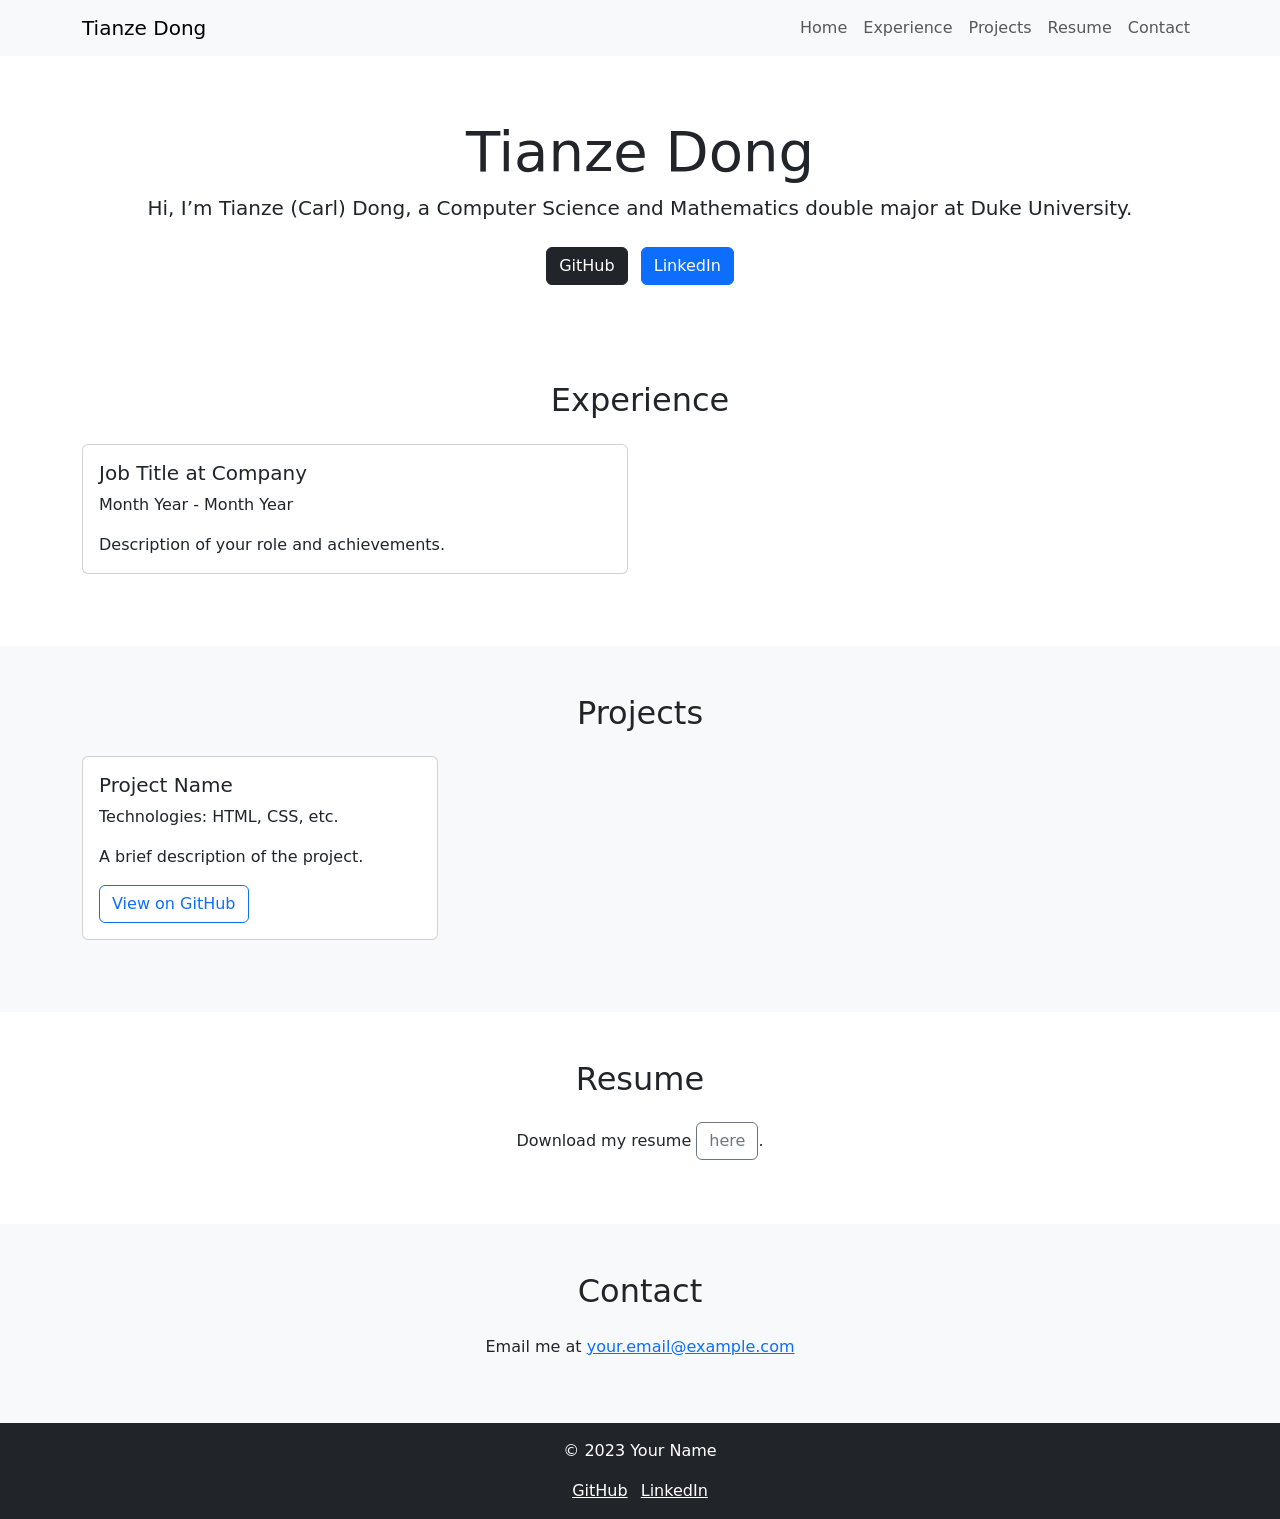
==== index.html @ 097c95aa "added name" ====
<!DOCTYPE html>
<html lang="en">
<head>
    <meta charset="UTF-8">
    <meta name="viewport" content="width=device-width, initial-scale=1.0">
    <title>Tianze Dong - Personal Website</title>
    <link href="https://cdn.jsdelivr.net/npm/bootstrap@5.3.0/dist/css/bootstrap.min.css" rel="stylesheet">
    <link rel="stylesheet" href="css/styles.css">
</head>
<body>
    <!-- Navigation Bar -->
    <nav class="navbar navbar-expand-lg navbar-light bg-light fixed-top">
        <div class="container">
            <a class="navbar-brand" href="#">Tianze Dong</a>
            <button class="navbar-toggler" type="button" data-bs-toggle="collapse" data-bs-target="#navbarNav">
                <span class="navbar-toggler-icon"></span>
            </button>
            <div class="collapse navbar-collapse" id="navbarNav">
                <ul class="navbar-nav ms-auto">
                    <li class="nav-item"><a class="nav-link" href="#home">Home</a></li>
                    <li class="nav-item"><a class="nav-link" href="#experience">Experience</a></li>
                    <li class="nav-item"><a class="nav-link" href="#projects">Projects</a></li>
                    <li class="nav-item"><a class="nav-link" href="#resume">Resume</a></li>
                    <li class="nav-item"><a class="nav-link" href="#contact">Contact</a></li>
                </ul>
            </div>
        </div>
    </nav>

    <!-- Home Section -->
    <section id="home" class="py-5 text-center">
        <div class="container">
            <h1 class="display-4">Tianze Dong</h1>
            <p class="lead">Hi, I’m Tianze (Carl) Dong, a Computer Science and Mathematics double major at Duke University.</p>
            <div class="mt-4">
                <a href="https://github.com/tianzedong" class="btn btn-dark me-2">GitHub</a>
                <a href="https://linkedin.com/in/tianze-dong/" class="btn btn-primary">LinkedIn</a>
            </div>
        </div>
    </section>

    <!-- Experience Section -->
    <section id="experience" class="py-5">
        <div class="container">
            <h2 class="text-center mb-4">Experience</h2>
            <div class="row">
                <div class="col-md-6">
                    <div class="card mb-4">
                        <div class="card-body">
                            <h5 class="card-title">Job Title at Company</h5>
                            <p class="card-text">Month Year - Month Year</p>
                            <p class="card-text">Description of your role and achievements.</p>
                        </div>
                    </div>
                </div>
                <!-- Add more experience cards here -->
            </div>
        </div>
    </section>

    <!-- Projects Section -->
    <section id="projects" class="py-5 bg-light">
        <div class="container">
            <h2 class="text-center mb-4">Projects</h2>
            <div class="row">
                <div class="col-md-4">
                    <div class="card mb-4">
                        <div class="card-body">
                            <h5 class="card-title">Project Name</h5>
                            <p class="card-text">Technologies: HTML, CSS, etc.</p>
                            <p class="card-text">A brief description of the project.</p>
                            <a href="https://github.com/yourusername/project" class="btn btn-outline-primary">View on GitHub</a>
                        </div>
                    </div>
                </div>
                <!-- Add more project cards here -->
            </div>
        </div>
    </section>

    <!-- Resume Section -->
    <section id="resume" class="py-5">
        <div class="container text-center">
            <h2 class="mb-4">Resume</h2>
            <p>Download my resume <a href="resume.pdf" class="btn btn-outline-secondary">here</a>.</p>
        </div>
    </section>

    <!-- Contact Section -->
    <section id="contact" class="py-5 bg-light">
        <div class="container text-center">
            <h2 class="mb-4">Contact</h2>
            <p>Email me at <a href="mailto:your.email@example.com">your.email@example.com</a></p>
        </div>
    </section>

    <!-- Footer -->
    <footer class="py-3 bg-dark text-white text-center">
        <p>© 2023 Your Name</p>
        <div>
            <a href="https://github.com/yourusername" class="text-white me-2">GitHub</a>
            <a href="https://linkedin.com/in/yourusername" class="text-white">LinkedIn</a>
        </div>
    </footer>

    <script src="https://cdn.jsdelivr.net/npm/bootstrap@5.3.0/dist/js/bootstrap.bundle.min.js"></script>
</body>
</html>
---- css/styles.css ----
body {
    padding-top: 70px; /* Space for fixed navbar */
}
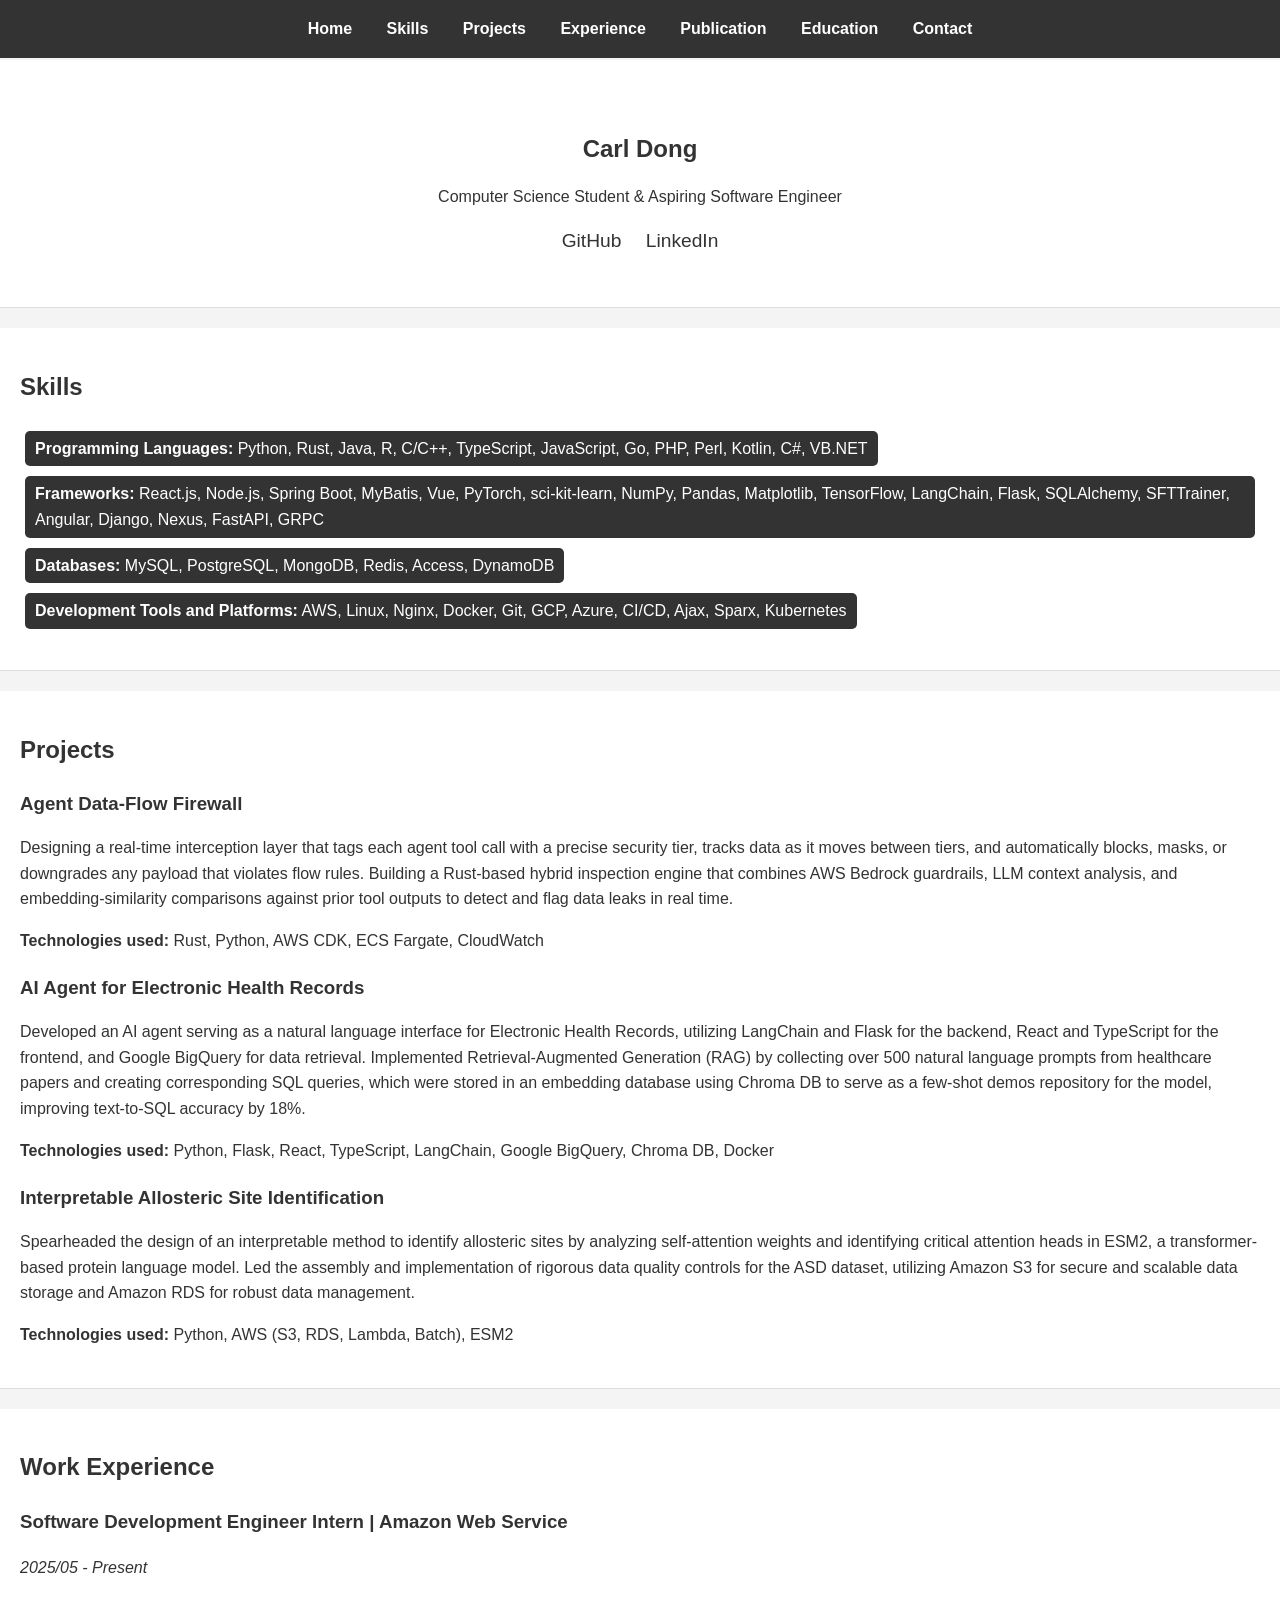
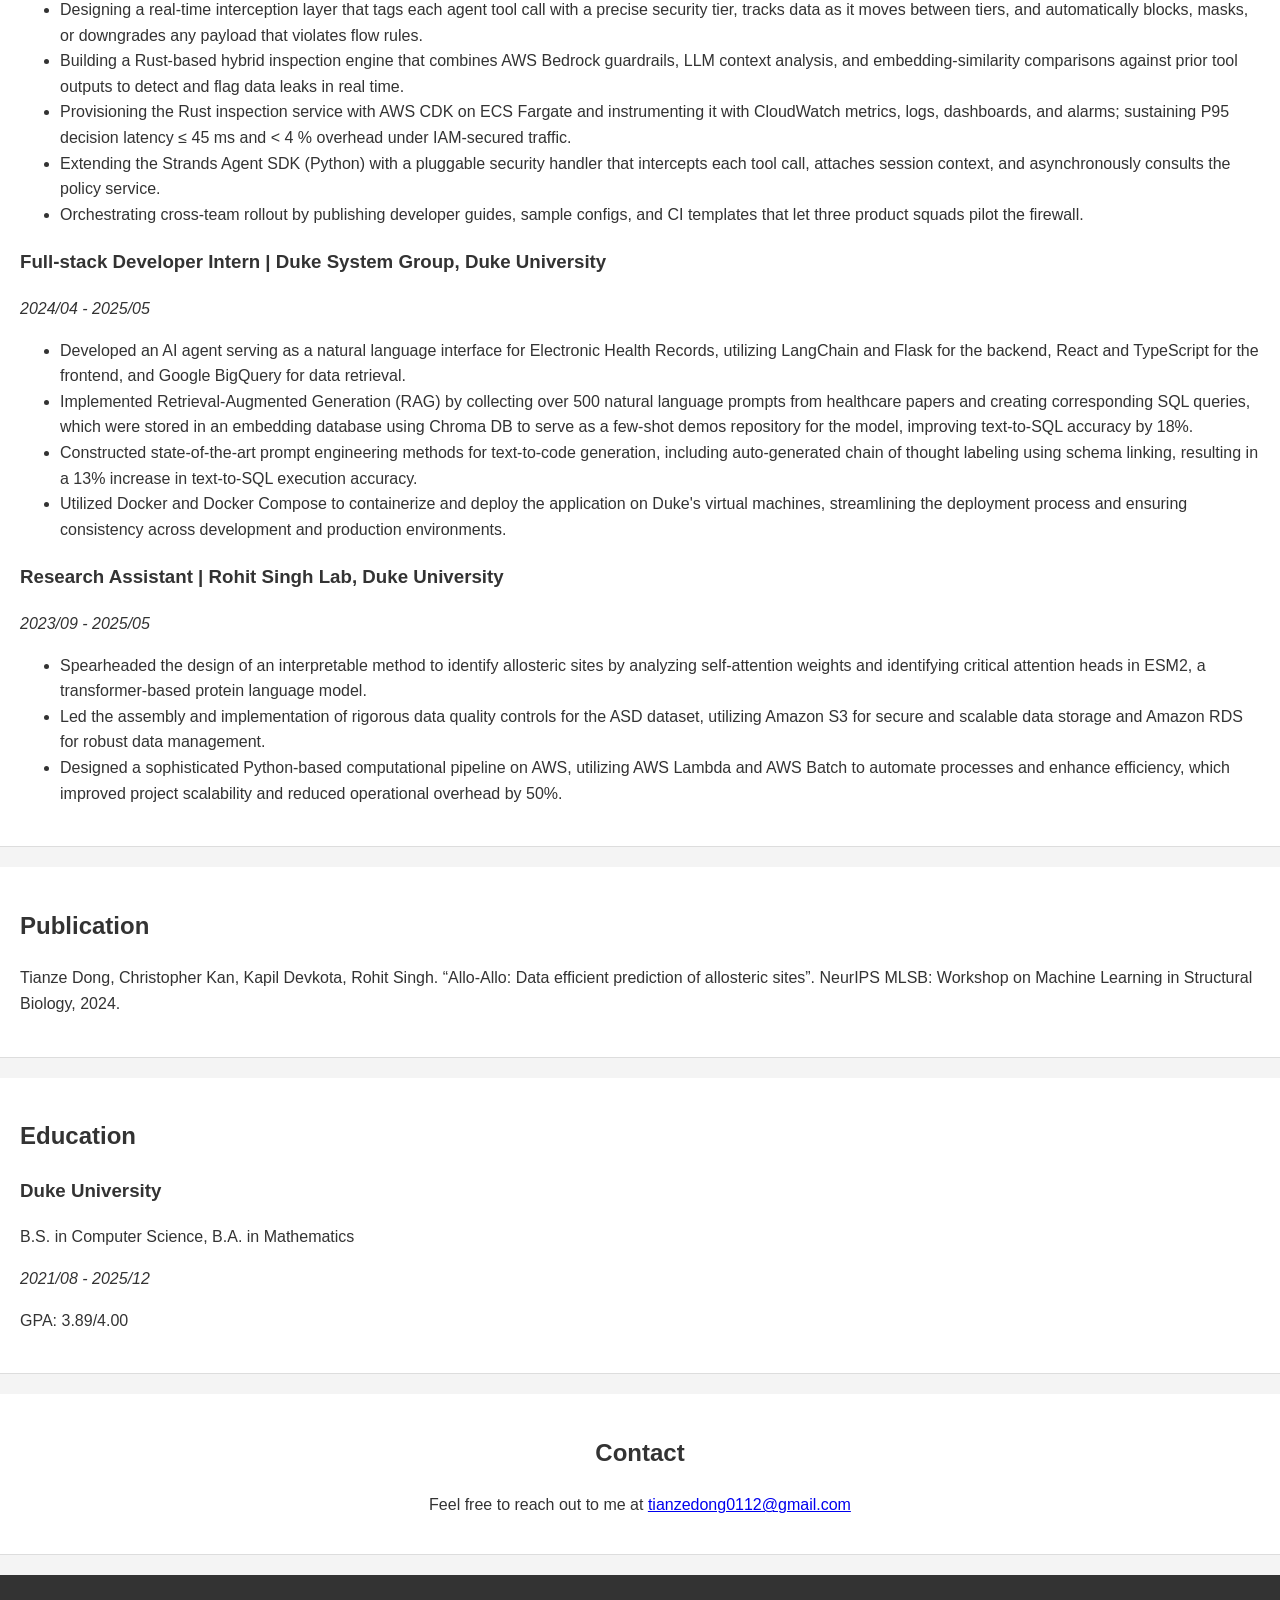
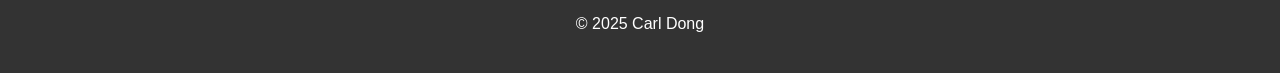
==== commit 8957d37a: "Initial commit: Add personal website files" ====
--- a/index.html
+++ b/index.html
@@ -3,106 +3,124 @@
 <head>
     <meta charset="UTF-8">
     <meta name="viewport" content="width=device-width, initial-scale=1.0">
-    <title>Tianze Dong - Personal Website</title>
-    <link href="https://cdn.jsdelivr.net/npm/bootstrap@5.3.0/dist/css/bootstrap.min.css" rel="stylesheet">
+    <title>Carl Dong - Software Engineer</title>
     <link rel="stylesheet" href="css/styles.css">
 </head>
 <body>
-    <!-- Navigation Bar -->
-    <nav class="navbar navbar-expand-lg navbar-light bg-light fixed-top">
-        <div class="container">
-            <a class="navbar-brand" href="#">Tianze Dong</a>
-            <button class="navbar-toggler" type="button" data-bs-toggle="collapse" data-bs-target="#navbarNav">
-                <span class="navbar-toggler-icon"></span>
-            </button>
-            <div class="collapse navbar-collapse" id="navbarNav">
-                <ul class="navbar-nav ms-auto">
-                    <li class="nav-item"><a class="nav-link" href="#home">Home</a></li>
-                    <li class="nav-item"><a class="nav-link" href="#experience">Experience</a></li>
-                    <li class="nav-item"><a class="nav-link" href="#projects">Projects</a></li>
-                    <li class="nav-item"><a class="nav-link" href="#resume">Resume</a></li>
-                    <li class="nav-item"><a class="nav-link" href="#contact">Contact</a></li>
+    <header>
+        <nav>
+            <ul>
+                <li><a href="#home">Home</a></li>
+                <li><a href="#skills">Skills</a></li>
+                <li><a href="#projects">Projects</a></li>
+                <li><a href="#experience">Experience</a></li>
+                <li><a href="#publication">Publication</a></li>
+                <li><a href="#education">Education</a></li>
+                <li><a href="#contact">Contact</a></li>
+            </ul>
+        </nav>
+    </header>
+
+    <main>
+        <section id="home">
+            <h1>Carl Dong</h1>
+            <p>Computer Science Student & Aspiring Software Engineer</p>
+            <div class="social-links">
+                <a href="https://github.com/tianzedong" target="_blank">GitHub</a>
+                <a href="https://www.linkedin.com/in/tianze-dong/" target="_blank">LinkedIn</a>
+            </div>
+        </section>
+
+        <section id="skills">
+            <h2>Skills</h2>
+            <ul>
+                <li><strong>Programming Languages:</strong> Python, Rust, Java, R, C/C++, TypeScript, JavaScript, Go, PHP, Perl, Kotlin, C#, VB.NET</li>
+                <li><strong>Frameworks:</strong> React.js, Node.js, Spring Boot, MyBatis, Vue, PyTorch, sci-kit-learn, NumPy, Pandas, Matplotlib, TensorFlow, LangChain, Flask, SQLAlchemy, SFTTrainer, Angular, Django, Nexus, FastAPI, GRPC</li>
+                <li><strong>Databases:</strong> MySQL, PostgreSQL, MongoDB, Redis, Access, DynamoDB</li>
+                <li><strong>Development Tools and Platforms:</strong> AWS, Linux, Nginx, Docker, Git, GCP, Azure, CI/CD, Ajax, Sparx, Kubernetes</li>
+            </ul>
+        </section>
+
+        <section id="projects">
+            <h2>Projects</h2>
+            <div class="project">
+                <h3>Agent Data-Flow Firewall</h3>
+                <p>Designing a real-time interception layer that tags each agent tool call with a precise security tier, tracks data as it moves between tiers, and automatically blocks, masks, or downgrades any payload that violates flow rules. Building a Rust-based hybrid inspection engine that combines AWS Bedrock guardrails, LLM context analysis, and embedding-similarity comparisons against prior tool outputs to detect and flag data leaks in real time.</p>
+                <p><strong>Technologies used:</strong> Rust, Python, AWS CDK, ECS Fargate, CloudWatch</p>
+            </div>
+            <div class="project">
+                <h3>AI Agent for Electronic Health Records</h3>
+                <p>Developed an AI agent serving as a natural language interface for Electronic Health Records, utilizing LangChain and Flask for the backend, React and TypeScript for the frontend, and Google BigQuery for data retrieval. Implemented Retrieval-Augmented Generation (RAG) by collecting over 500 natural language prompts from healthcare papers and creating corresponding SQL queries, which were stored in an embedding database using Chroma DB to serve as a few-shot demos repository for the model, improving text-to-SQL accuracy by 18%.</p>
+                <p><strong>Technologies used:</strong> Python, Flask, React, TypeScript, LangChain, Google BigQuery, Chroma DB, Docker</p>
+            </div>
+            <div class="project">
+                <h3>Interpretable Allosteric Site Identification</h3>
+                <p>Spearheaded the design of an interpretable method to identify allosteric sites by analyzing self-attention weights and identifying critical attention heads in ESM2, a transformer-based protein language model. Led the assembly and implementation of rigorous data quality controls for the ASD dataset, utilizing Amazon S3 for secure and scalable data storage and Amazon RDS for robust data management.</p>
+                <p><strong>Technologies used:</strong> Python, AWS (S3, RDS, Lambda, Batch), ESM2</p>
+            </div>
+        </section>
+
+        <section id="experience">
+            <h2>Work Experience</h2>
+            <div class="job">
+                <h3>Software Development Engineer Intern | Amazon Web Service</h3>
+                <p><em>2025/05 - Present</em></p>
+                <ul>
+                    <li>Designing a real-time interception layer that tags each agent tool call with a precise security tier, tracks data as it moves between tiers, and automatically blocks, masks, or downgrades any payload that violates flow rules.</li>
+                    <li>Building a Rust-based hybrid inspection engine that combines AWS Bedrock guardrails, LLM context analysis, and embedding-similarity comparisons against prior tool outputs to detect and flag data leaks in real time.</li>
+                    <li>Provisioning the Rust inspection service with AWS CDK on ECS Fargate and instrumenting it with CloudWatch metrics, logs, dashboards, and alarms; sustaining P95 decision latency ≤ 45 ms and < 4 % overhead under IAM-secured traffic.</li>
+                    <li>Extending the Strands Agent SDK (Python) with a pluggable security handler that intercepts each tool call, attaches session context, and asynchronously consults the policy service.</li>
+                    <li>Orchestrating cross-team rollout by publishing developer guides, sample configs, and CI templates that let three product squads pilot the firewall.</li>
                 </ul>
             </div>
-        </div>
-    </nav>
+            <div class="job">
+                <h3>Full-stack Developer Intern | Duke System Group, Duke University</h3>
+                <p><em>2024/04 - 2025/05</em></p>
+                <ul>
+                    <li>Developed an AI agent serving as a natural language interface for Electronic Health Records, utilizing LangChain and Flask for the backend, React and TypeScript for the frontend, and Google BigQuery for data retrieval.</li>
+                    <li>Implemented Retrieval-Augmented Generation (RAG) by collecting over 500 natural language prompts from healthcare papers and creating corresponding SQL queries, which were stored in an embedding database using Chroma DB to serve as a few-shot demos repository for the model, improving text-to-SQL accuracy by 18%.</li>
+                    <li>Constructed state-of-the-art prompt engineering methods for text-to-code generation, including auto-generated chain of thought labeling using schema linking, resulting in a 13% increase in text-to-SQL execution accuracy.</li>
+                    <li>Utilized Docker and Docker Compose to containerize and deploy the application on Duke's virtual machines, streamlining the deployment process and ensuring consistency across development and production environments.</li>
+                </ul>
+            </div>
+            <div class="job">
+                <h3>Research Assistant | Rohit Singh Lab, Duke University</h3>
+                <p><em>2023/09 - 2025/05</em></p>
+                <ul>
+                    <li>Spearheaded the design of an interpretable method to identify allosteric sites by analyzing self-attention weights and identifying critical attention heads in ESM2, a transformer-based protein language model.</li>
+                    <li>Led the assembly and implementation of rigorous data quality controls for the ASD dataset, utilizing Amazon S3 for secure and scalable data storage and Amazon RDS for robust data management.</li>
+                    <li>Designed a sophisticated Python-based computational pipeline on AWS, utilizing AWS Lambda and AWS Batch to automate processes and enhance efficiency, which improved project scalability and reduced operational overhead by 50%.</li>
+                </ul>
+            </div>
+        </section>
+        
+        <section id="publication">
+            <h2>Publication</h2>
+            <div class="publication">
+                <p>Tianze Dong, Christopher Kan, Kapil Devkota, Rohit Singh. “Allo-Allo: Data efficient prediction of allosteric sites”. NeurIPS MLSB: Workshop on Machine Learning in Structural Biology, 2024.</p>
+            </div>
+        </section>
 
-    <!-- Home Section -->
-    <section id="home" class="py-5 text-center">
-        <div class="container">
-            <h1 class="display-4">Tianze Dong</h1>
-            <p class="lead">Hi, I’m Tianze (Carl) Dong, a Computer Science and Mathematics double major at Duke University.</p>
-            <div class="mt-4">
-                <a href="https://github.com/tianzedong" class="btn btn-dark me-2">GitHub</a>
-                <a href="https://linkedin.com/in/tianze-dong/" class="btn btn-primary">LinkedIn</a>
+        <section id="education">
+            <h2>Education</h2>
+            <div class="education">
+                <h3>Duke University</h3>
+                <p>B.S. in Computer Science, B.A. in Mathematics</p>
+                <p><em>2021/08 - 2025/12</em></p>
+                <p>GPA: 3.89/4.00</p>
             </div>
-        </div>
-    </section>
+        </section>
 
-    <!-- Experience Section -->
-    <section id="experience" class="py-5">
-        <div class="container">
-            <h2 class="text-center mb-4">Experience</h2>
-            <div class="row">
-                <div class="col-md-6">
-                    <div class="card mb-4">
-                        <div class="card-body">
-                            <h5 class="card-title">Job Title at Company</h5>
-                            <p class="card-text">Month Year - Month Year</p>
-                            <p class="card-text">Description of your role and achievements.</p>
-                        </div>
-                    </div>
-                </div>
-                <!-- Add more experience cards here -->
-            </div>
-        </div>
-    </section>
+        <section id="contact">
+            <h2>Contact</h2>
+            <p>Feel free to reach out to me at <a href="mailto:tianzedong0112@gmail.com">tianzedong0112@gmail.com</a></p>
+        </section>
+    </main>
 
-    <!-- Projects Section -->
-    <section id="projects" class="py-5 bg-light">
-        <div class="container">
-            <h2 class="text-center mb-4">Projects</h2>
-            <div class="row">
-                <div class="col-md-4">
-                    <div class="card mb-4">
-                        <div class="card-body">
-                            <h5 class="card-title">Project Name</h5>
-                            <p class="card-text">Technologies: HTML, CSS, etc.</p>
-                            <p class="card-text">A brief description of the project.</p>
-                            <a href="https://github.com/yourusername/project" class="btn btn-outline-primary">View on GitHub</a>
-                        </div>
-                    </div>
-                </div>
-                <!-- Add more project cards here -->
-            </div>
-        </div>
-    </section>
-
-    <!-- Resume Section -->
-    <section id="resume" class="py-5">
-        <div class="container text-center">
-            <h2 class="mb-4">Resume</h2>
-            <p>Download my resume <a href="resume.pdf" class="btn btn-outline-secondary">here</a>.</p>
-        </div>
-    </section>
-
-    <!-- Contact Section -->
-    <section id="contact" class="py-5 bg-light">
-        <div class="container text-center">
-            <h2 class="mb-4">Contact</h2>
-            <p>Email me at <a href="mailto:your.email@example.com">your.email@example.com</a></p>
-        </div>
-    </section>
-
-    <!-- Footer -->
-    <footer class="py-3 bg-dark text-white text-center">
-        <p>© 2023 Your Name</p>
-        <div>
-            <a href="https://github.com/yourusername" class="text-white me-2">GitHub</a>
-            <a href="https://linkedin.com/in/yourusername" class="text-white">LinkedIn</a>
-        </div>
+    <footer>
+        <p>&copy; 2025 Carl Dong</p>
     </footer>
 
-    <script src="https://cdn.jsdelivr.net/npm/bootstrap@5.3.0/dist/js/bootstrap.bundle.min.js"></script>
+    <script src="js/main.js"></script>
 </body>
 </html>
--- a/css/styles.css
+++ b/css/styles.css
@@ -1,3 +1,121 @@
+/* General Body Styling */
 body {
-    padding-top: 70px; /* Space for fixed navbar */
+    font-family: -apple-system, BlinkMacSystemFont, "Segoe UI", Roboto, Helvetica, Arial, sans-serif;
+    line-height: 1.6;
+    margin: 0;
+    padding: 0;
+    background: #f4f4f4;
+    color: #333;
+}
+
+/* Header and Navigation */
+header {
+    background: #333;
+    color: #fff;
+    padding: 1rem 0;
+    position: fixed;
+    width: 100%;
+    top: 0;
+    z-index: 1000;
+}
+
+nav ul {
+    padding: 0;
+    margin: 0;
+    list-style: none;
+    text-align: center;
+}
+
+nav ul li {
+    display: inline;
+    margin: 0 15px;
+}
+
+nav a {
+    color: #fff;
+    text-decoration: none;
+    font-weight: bold;
+}
+
+/* Main Content */
+main {
+    padding-top: 60px; /* Adjust based on header height */
+}
+
+section {
+    padding: 20px;
+    margin-bottom: 20px;
+    background: #fff;
+    border-bottom: 1px solid #ddd;
+}
+
+/* Home Section */
+#home {
+    text-align: center;
+    padding: 50px 20px;
+}
+
+#home h1 {
+    margin-bottom: 10px;
+}
+
+.social-links a {
+    margin: 0 10px;
+    color: #333;
+    text-decoration: none;
+    font-size: 1.2rem;
+}
+
+/* Skills Section */
+#skills ul {
+    list-style: none;
+    padding: 0;
+}
+
+#skills li {
+    display: inline-block;
+    background: #333;
+    color: #fff;
+    padding: 5px 10px;
+    margin: 5px;
+    border-radius: 5px;
+}
+
+/* Projects Section */
+.project {
+    margin-bottom: 20px;
+}
+
+.project h3 {
+    margin-bottom: 5px;
+}
+
+/* Experience & Education Section */
+.job, .education, .publication {
+    margin-bottom: 20px;
+}
+
+/* Contact Section */
+#contact {
+    text-align: center;
+}
+
+/* Footer */
+footer {
+    text-align: center;
+    padding: 20px;
+    background: #333;
+    color: #fff;
+}
+
+/* Responsive Design */
+@media (max-width: 768px) {
+    nav ul li {
+        display: block;
+        margin: 10px 0;
+    }
+
+    #home {
+        padding: 30px 10px;
+    }
 }
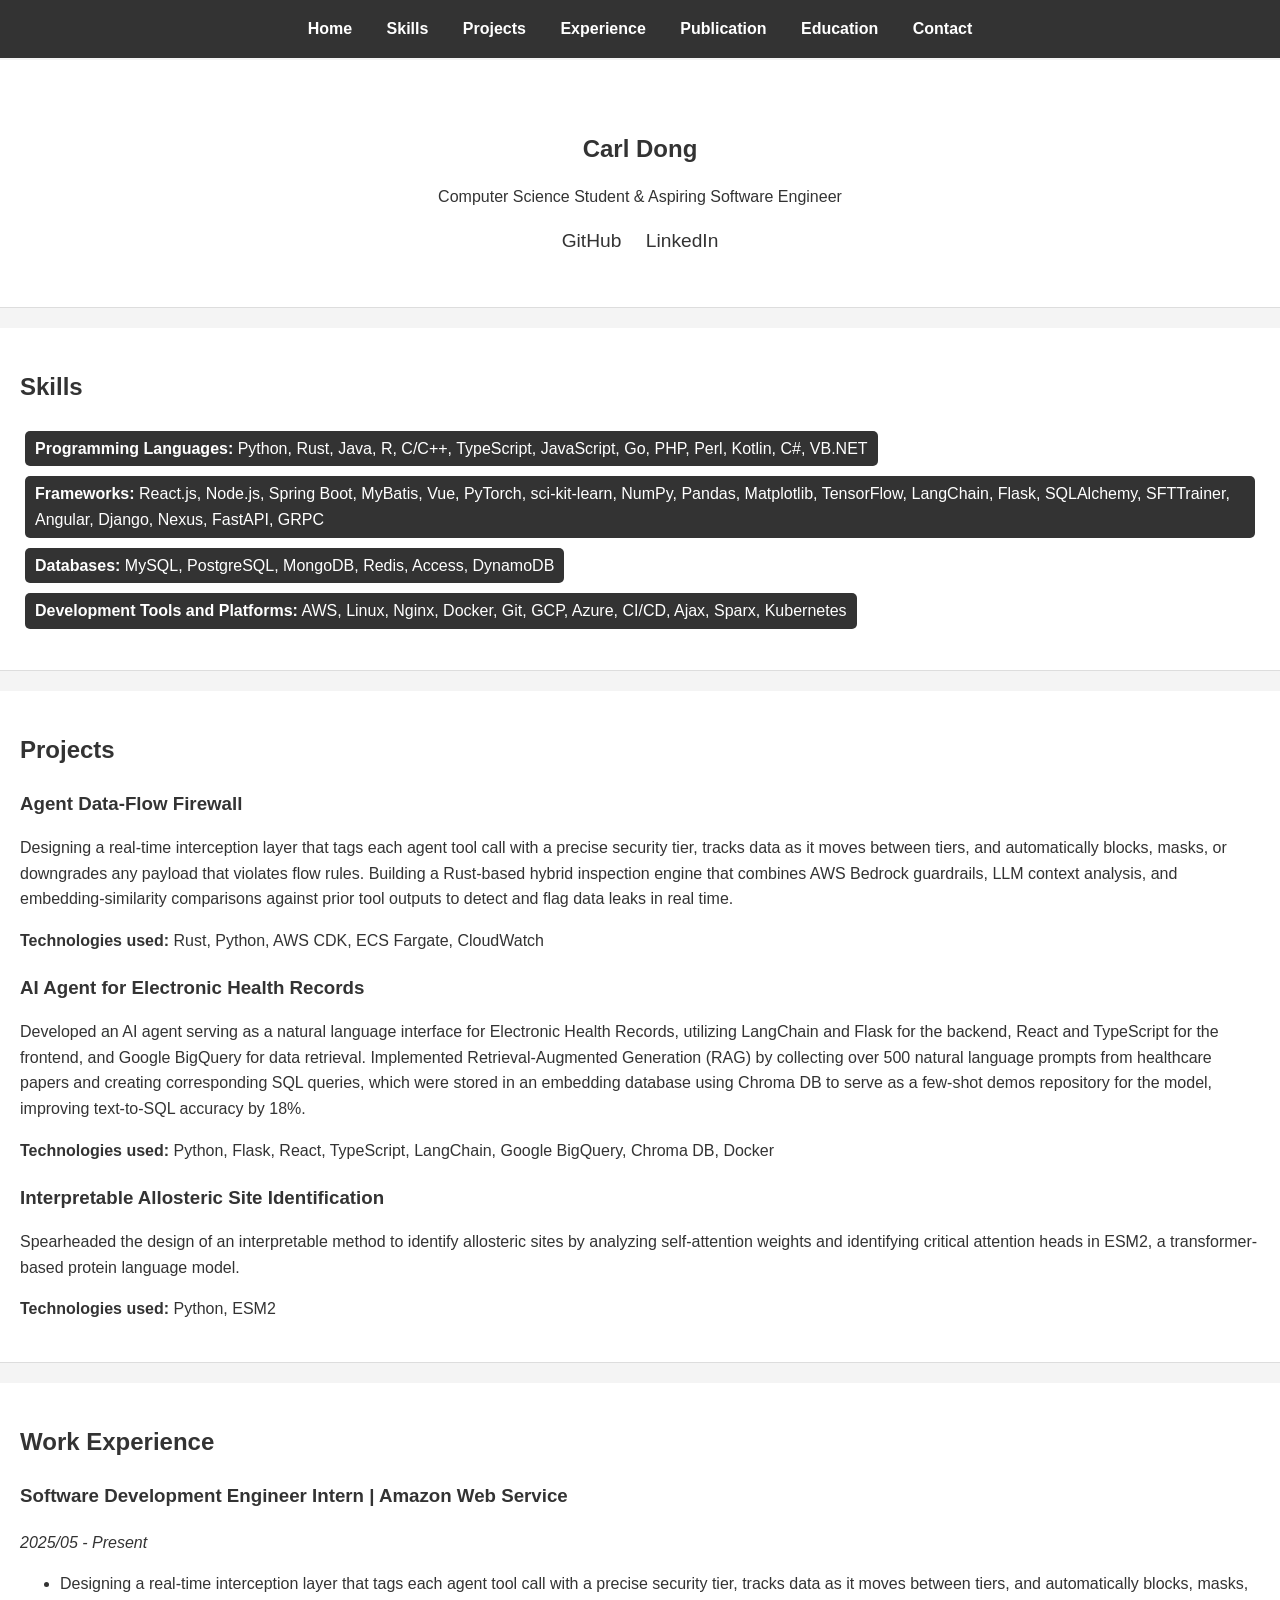
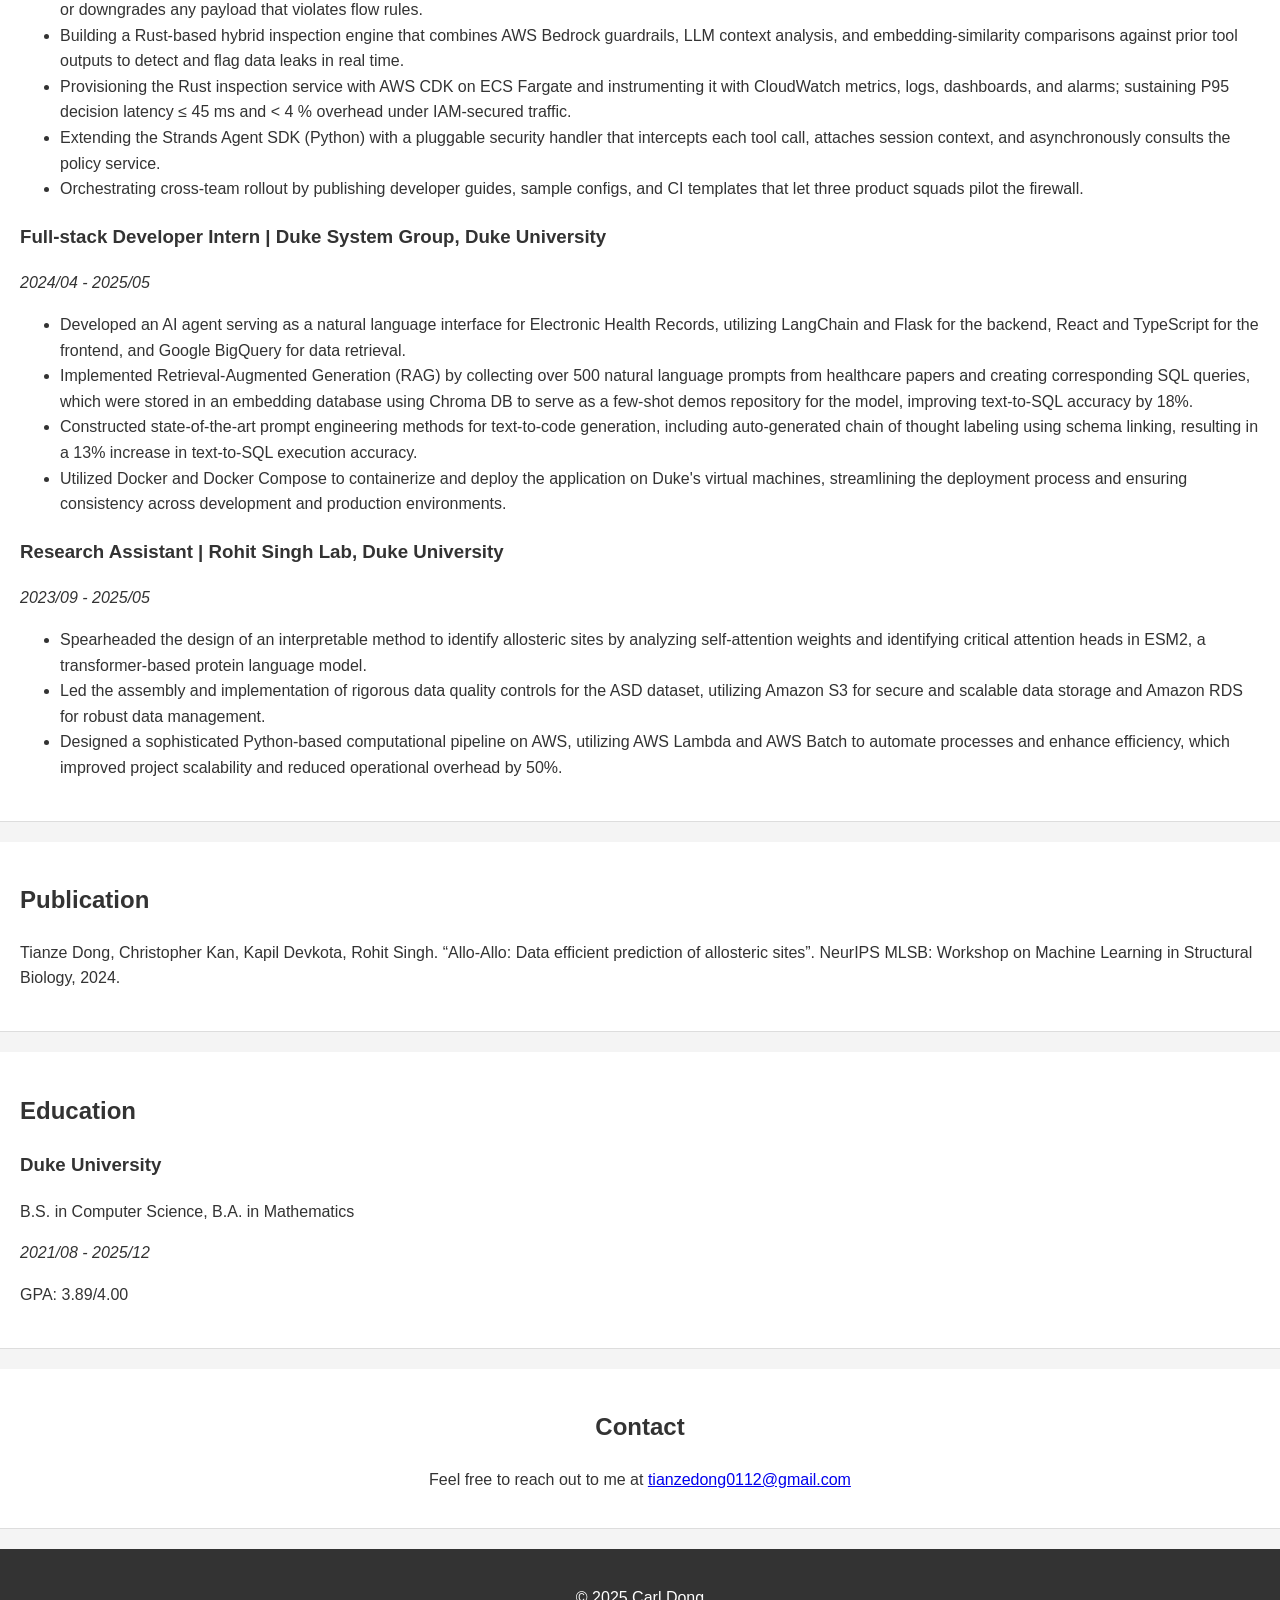
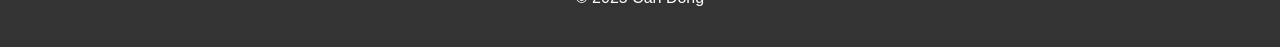
==== commit f01acfb6: "docs: Remove AWS details from allostery project" ====
--- a/index.html
+++ b/index.html
@@ -55,8 +55,8 @@
             </div>
             <div class="project">
                 <h3>Interpretable Allosteric Site Identification</h3>
-                <p>Spearheaded the design of an interpretable method to identify allosteric sites by analyzing self-attention weights and identifying critical attention heads in ESM2, a transformer-based protein language model. Led the assembly and implementation of rigorous data quality controls for the ASD dataset, utilizing Amazon S3 for secure and scalable data storage and Amazon RDS for robust data management.</p>
-                <p><strong>Technologies used:</strong> Python, AWS (S3, RDS, Lambda, Batch), ESM2</p>
+                <p>Spearheaded the design of an interpretable method to identify allosteric sites by analyzing self-attention weights and identifying critical attention heads in ESM2, a transformer-based protein language model.</p>
+                <p><strong>Technologies used:</strong> Python, ESM2</p>
             </div>
         </section>
 
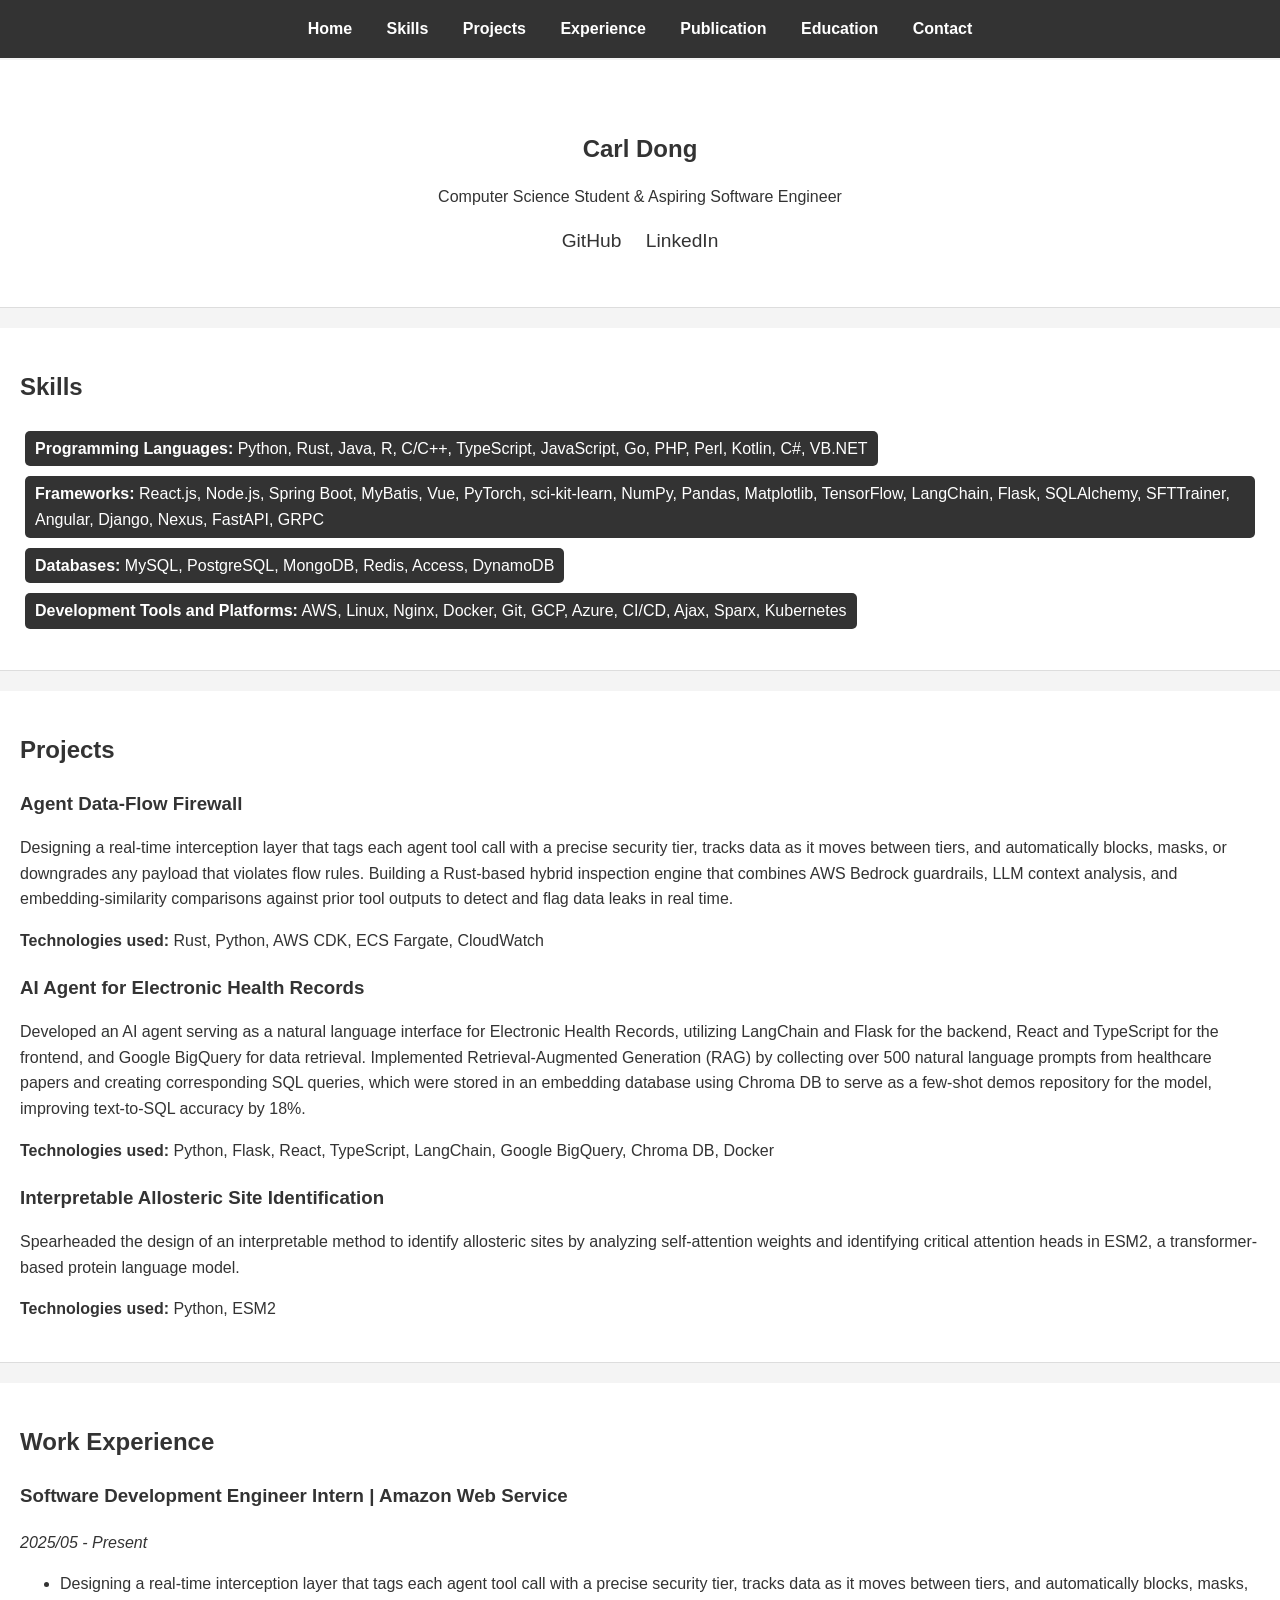
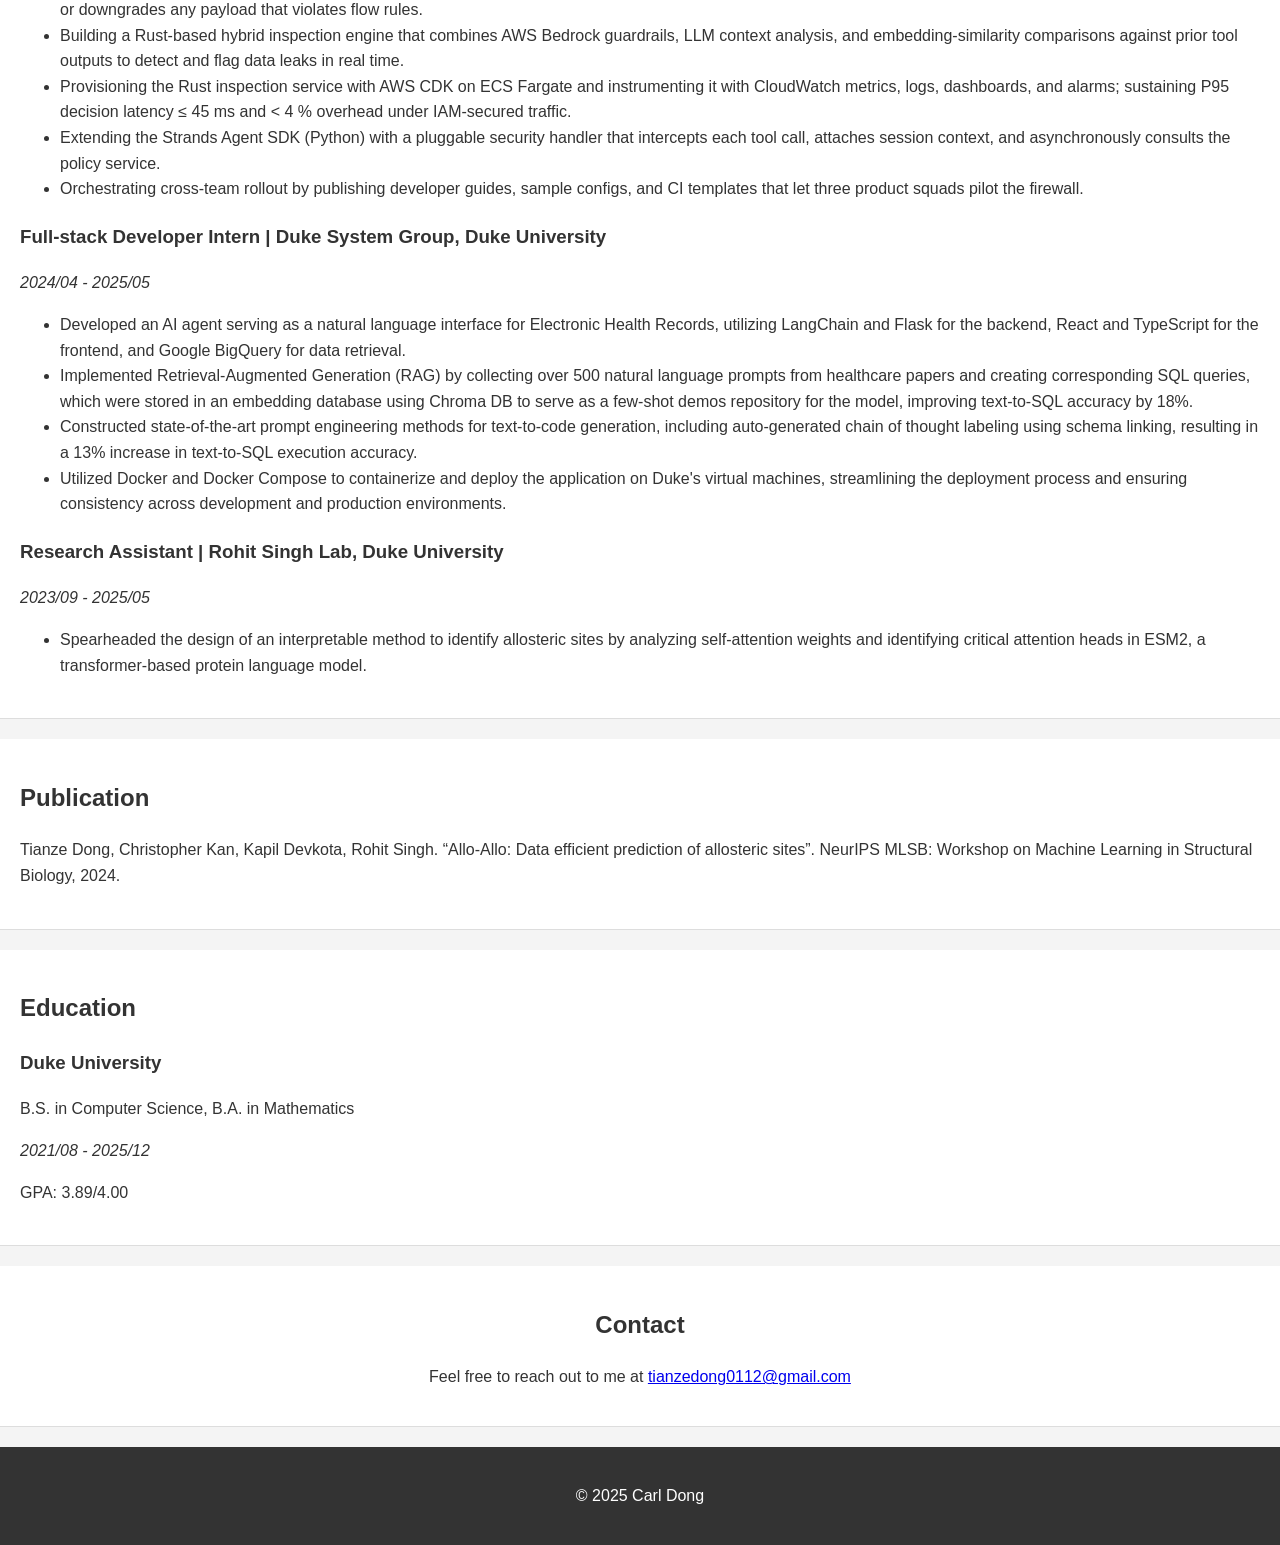
==== commit 491ecd2a: "docs: Remove AWS details from research experience" ====
--- a/index.html
+++ b/index.html
@@ -88,8 +88,6 @@
                 <p><em>2023/09 - 2025/05</em></p>
                 <ul>
                     <li>Spearheaded the design of an interpretable method to identify allosteric sites by analyzing self-attention weights and identifying critical attention heads in ESM2, a transformer-based protein language model.</li>
-                    <li>Led the assembly and implementation of rigorous data quality controls for the ASD dataset, utilizing Amazon S3 for secure and scalable data storage and Amazon RDS for robust data management.</li>
-                    <li>Designed a sophisticated Python-based computational pipeline on AWS, utilizing AWS Lambda and AWS Batch to automate processes and enhance efficiency, which improved project scalability and reduced operational overhead by 50%.</li>
                 </ul>
             </div>
         </section>
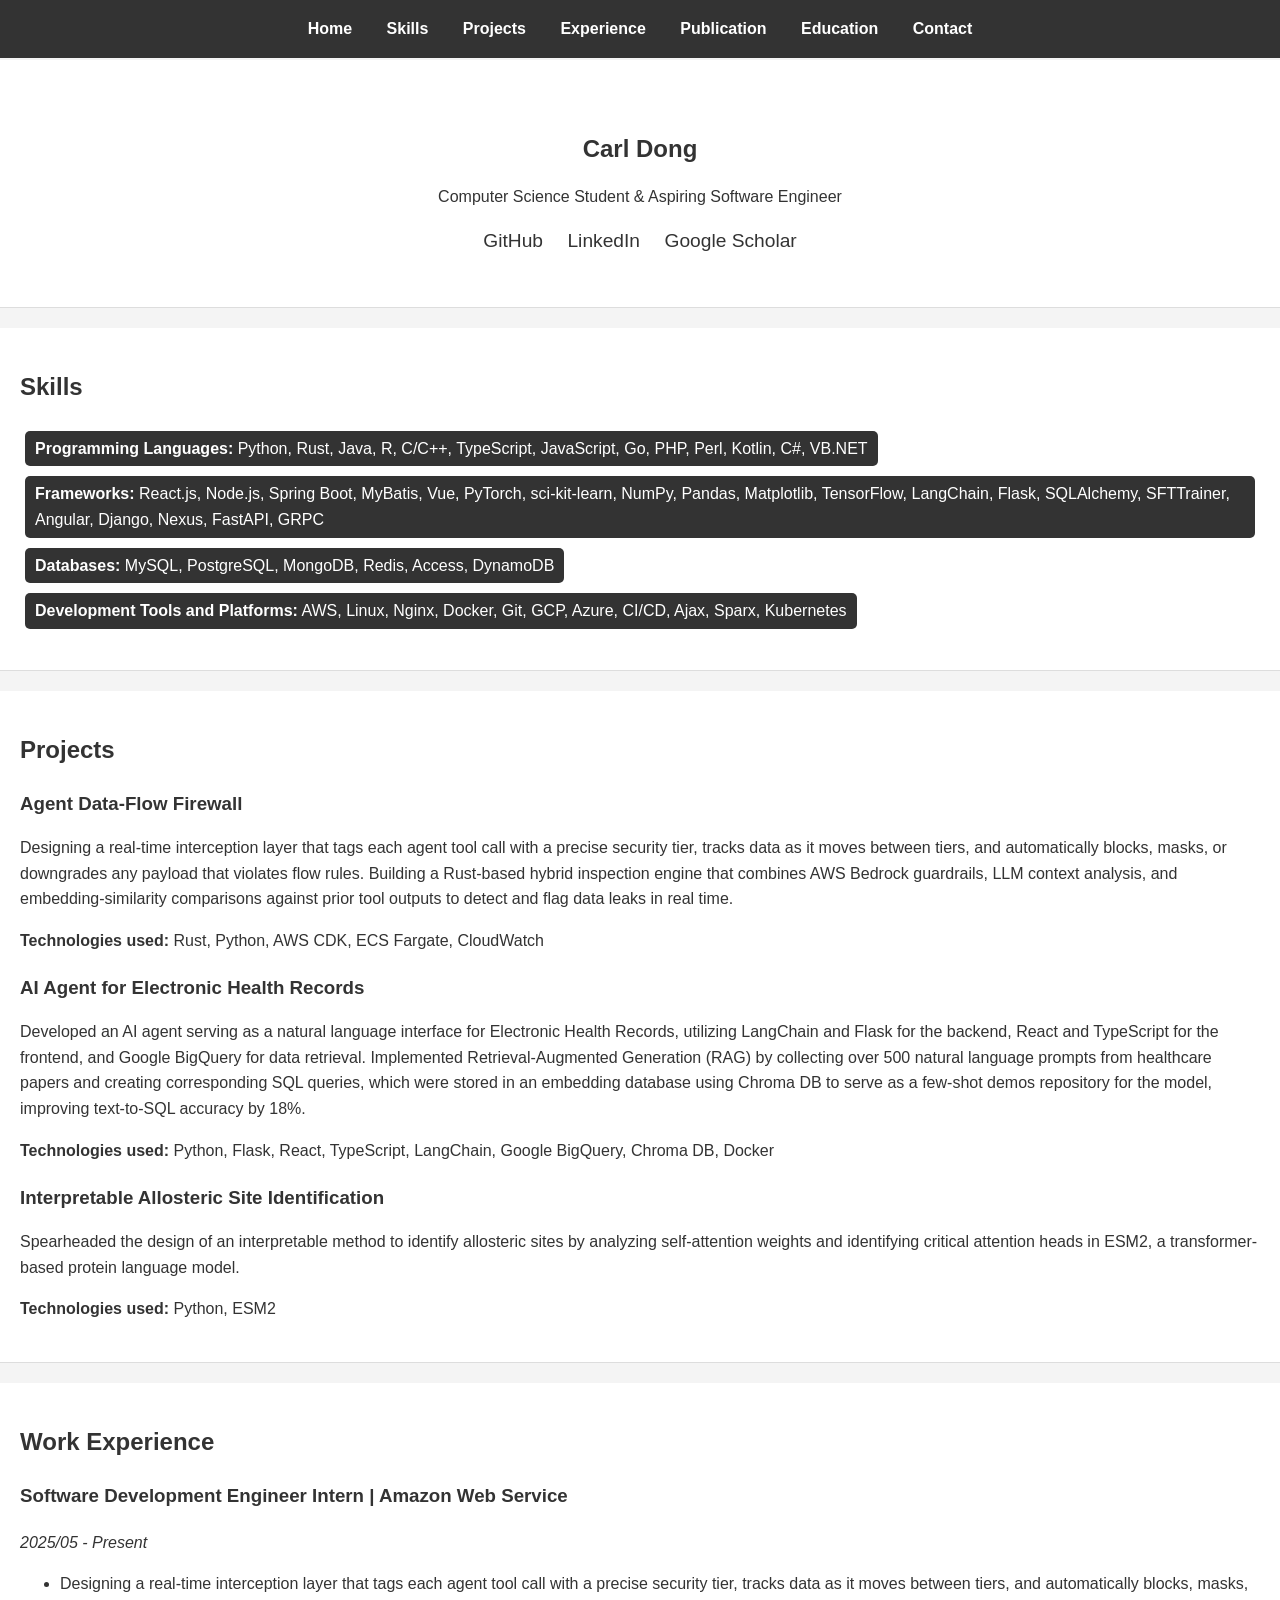
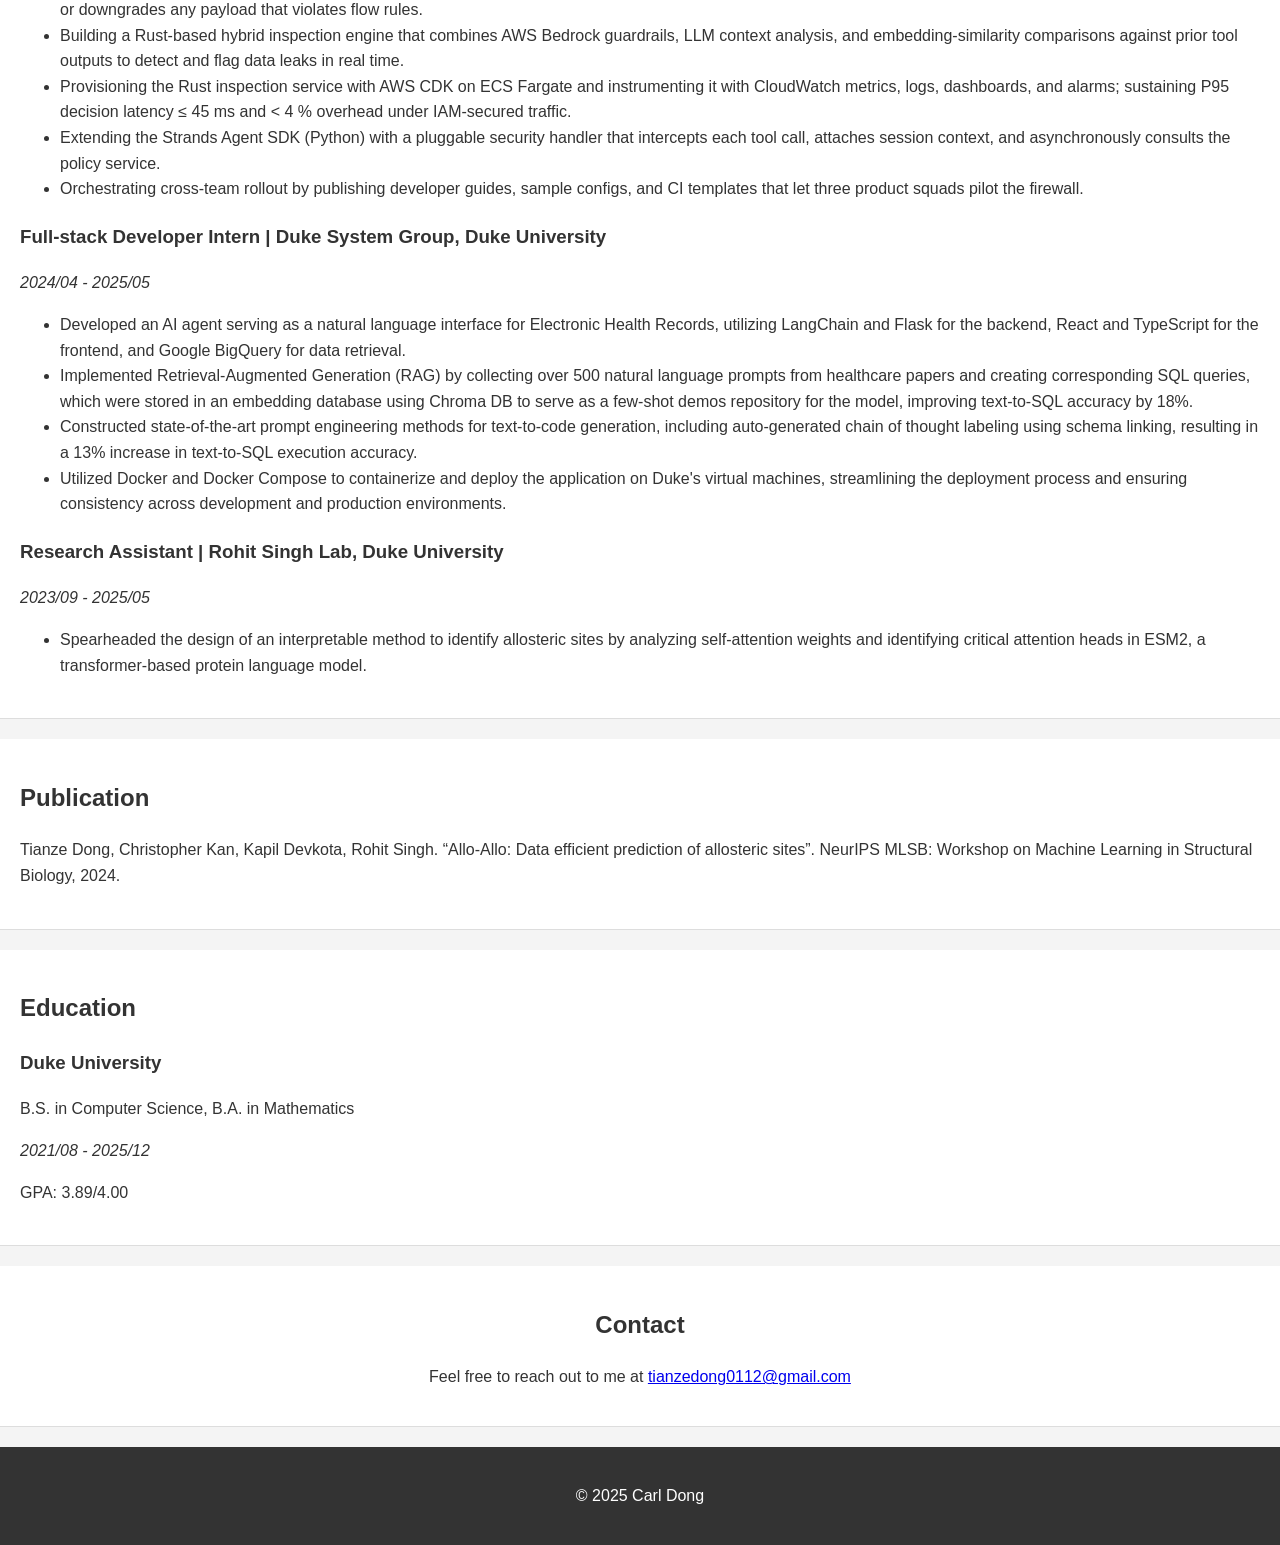
==== commit 974f78e9: "feat: Add Google Scholar link" ====
--- a/index.html
+++ b/index.html
@@ -28,6 +28,7 @@
             <div class="social-links">
                 <a href="https://github.com/tianzedong" target="_blank">GitHub</a>
                 <a href="https://www.linkedin.com/in/tianze-dong/" target="_blank">LinkedIn</a>
+                <a href="https://scholar.google.com/citations?user=ApMfmDwAAAAJ&hl=en" target="_blank">Google Scholar</a>
             </div>
         </section>
 
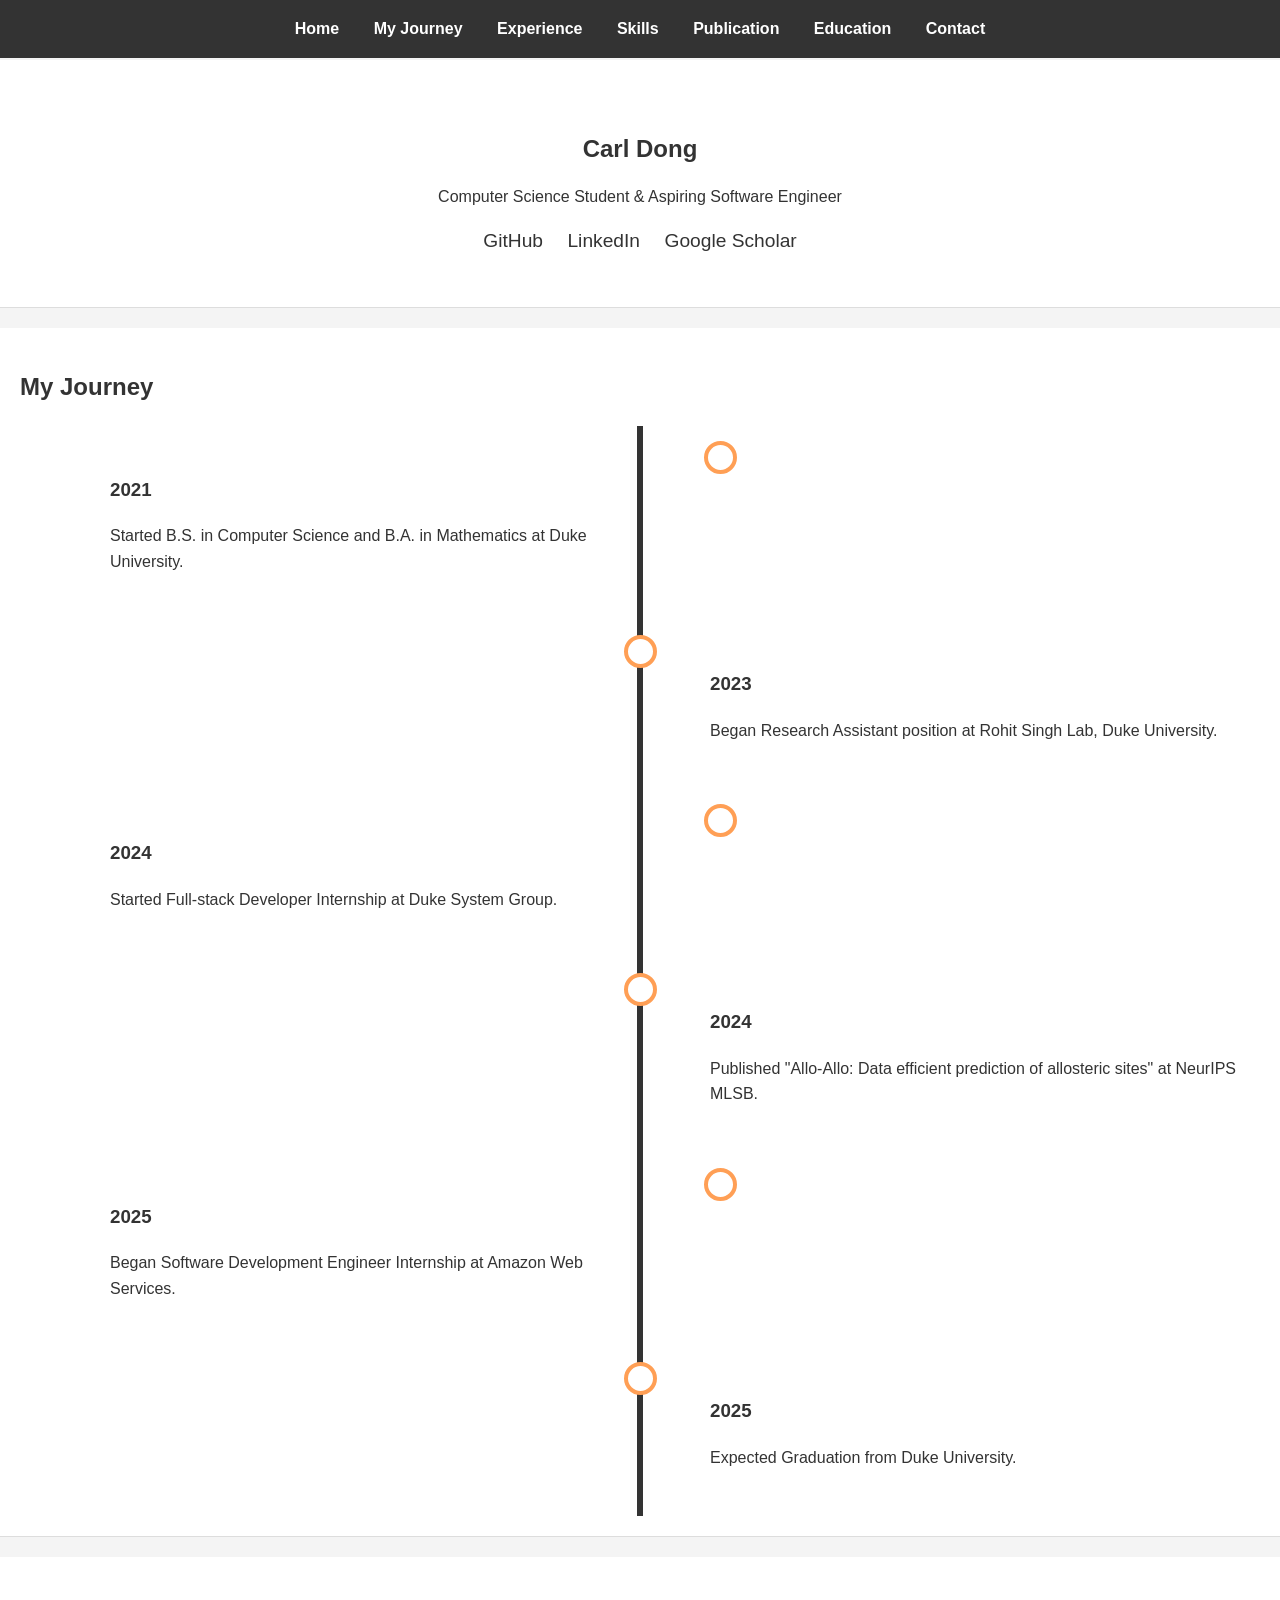
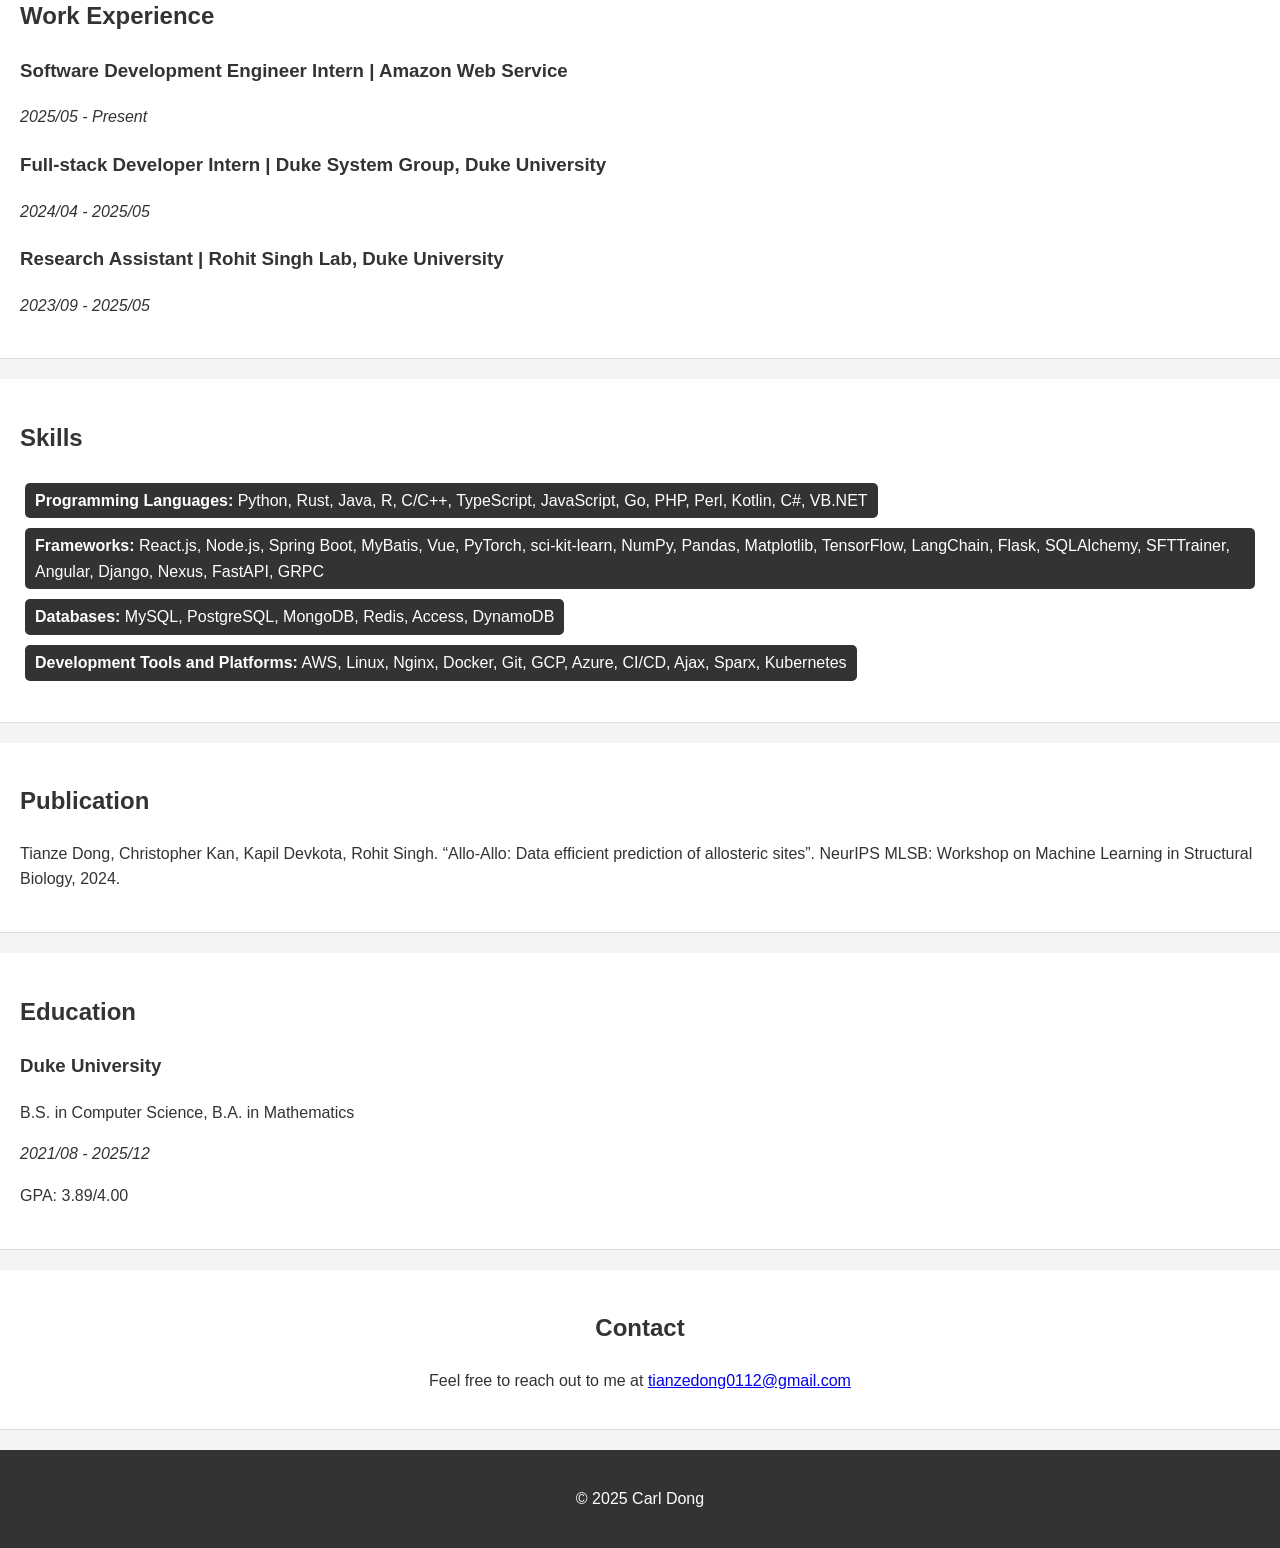
==== commit 7c759544: "feat: Redesign website with timeline and simplified experience" ====
--- a/index.html
+++ b/index.html
@@ -11,9 +11,9 @@
         <nav>
             <ul>
                 <li><a href="#home">Home</a></li>
+                <li><a href="#timeline">My Journey</a></li>
+                <li><a href="#experience">Experience</a></li>
                 <li><a href="#skills">Skills</a></li>
-                <li><a href="#projects">Projects</a></li>
-                <li><a href="#experience">Experience</a></li>
                 <li><a href="#publication">Publication</a></li>
                 <li><a href="#education">Education</a></li>
                 <li><a href="#contact">Contact</a></li>
@@ -32,6 +32,64 @@
             </div>
         </section>
 
+        <section id="timeline">
+            <h2>My Journey</h2>
+            <div class="timeline">
+                <div class="timeline-container left">
+                    <div class="timeline-content">
+                        <h3>2021</h3>
+                        <p>Started B.S. in Computer Science and B.A. in Mathematics at Duke University.</p>
+                    </div>
+                </div>
+                <div class="timeline-container right">
+                    <div class="timeline-content">
+                        <h3>2023</h3>
+                        <p>Began Research Assistant position at Rohit Singh Lab, Duke University.</p>
+                    </div>
+                </div>
+                <div class="timeline-container left">
+                    <div class="timeline-content">
+                        <h3>2024</h3>
+                        <p>Started Full-stack Developer Internship at Duke System Group.</p>
+                    </div>
+                </div>
+                 <div class="timeline-container right">
+                    <div class="timeline-content">
+                        <h3>2024</h3>
+                        <p>Published "Allo-Allo: Data efficient prediction of allosteric sites" at NeurIPS MLSB.</p>
+                    </div>
+                </div>
+                <div class="timeline-container left">
+                    <div class="timeline-content">
+                        <h3>2025</h3>
+                        <p>Began Software Development Engineer Internship at Amazon Web Services.</p>
+                    </div>
+                </div>
+                 <div class="timeline-container right">
+                    <div class="timeline-content">
+                        <h3>2025</h3>
+                        <p>Expected Graduation from Duke University.</p>
+                    </div>
+                </div>
+            </div>
+        </section>
+
+        <section id="experience">
+            <h2>Work Experience</h2>
+            <div class="job">
+                <h3>Software Development Engineer Intern | Amazon Web Service</h3>
+                <p><em>2025/05 - Present</em></p>
+            </div>
+            <div class="job">
+                <h3>Full-stack Developer Intern | Duke System Group, Duke University</h3>
+                <p><em>2024/04 - 2025/05</em></p>
+            </div>
+            <div class="job">
+                <h3>Research Assistant | Rohit Singh Lab, Duke University</h3>
+                <p><em>2023/09 - 2025/05</em></p>
+            </div>
+        </section>
+
         <section id="skills">
             <h2>Skills</h2>
             <ul>
@@ -42,57 +100,6 @@
             </ul>
         </section>
 
-        <section id="projects">
-            <h2>Projects</h2>
-            <div class="project">
-                <h3>Agent Data-Flow Firewall</h3>
-                <p>Designing a real-time interception layer that tags each agent tool call with a precise security tier, tracks data as it moves between tiers, and automatically blocks, masks, or downgrades any payload that violates flow rules. Building a Rust-based hybrid inspection engine that combines AWS Bedrock guardrails, LLM context analysis, and embedding-similarity comparisons against prior tool outputs to detect and flag data leaks in real time.</p>
-                <p><strong>Technologies used:</strong> Rust, Python, AWS CDK, ECS Fargate, CloudWatch</p>
-            </div>
-            <div class="project">
-                <h3>AI Agent for Electronic Health Records</h3>
-                <p>Developed an AI agent serving as a natural language interface for Electronic Health Records, utilizing LangChain and Flask for the backend, React and TypeScript for the frontend, and Google BigQuery for data retrieval. Implemented Retrieval-Augmented Generation (RAG) by collecting over 500 natural language prompts from healthcare papers and creating corresponding SQL queries, which were stored in an embedding database using Chroma DB to serve as a few-shot demos repository for the model, improving text-to-SQL accuracy by 18%.</p>
-                <p><strong>Technologies used:</strong> Python, Flask, React, TypeScript, LangChain, Google BigQuery, Chroma DB, Docker</p>
-            </div>
-            <div class="project">
-                <h3>Interpretable Allosteric Site Identification</h3>
-                <p>Spearheaded the design of an interpretable method to identify allosteric sites by analyzing self-attention weights and identifying critical attention heads in ESM2, a transformer-based protein language model.</p>
-                <p><strong>Technologies used:</strong> Python, ESM2</p>
-            </div>
-        </section>
-
-        <section id="experience">
-            <h2>Work Experience</h2>
-            <div class="job">
-                <h3>Software Development Engineer Intern | Amazon Web Service</h3>
-                <p><em>2025/05 - Present</em></p>
-                <ul>
-                    <li>Designing a real-time interception layer that tags each agent tool call with a precise security tier, tracks data as it moves between tiers, and automatically blocks, masks, or downgrades any payload that violates flow rules.</li>
-                    <li>Building a Rust-based hybrid inspection engine that combines AWS Bedrock guardrails, LLM context analysis, and embedding-similarity comparisons against prior tool outputs to detect and flag data leaks in real time.</li>
-                    <li>Provisioning the Rust inspection service with AWS CDK on ECS Fargate and instrumenting it with CloudWatch metrics, logs, dashboards, and alarms; sustaining P95 decision latency ≤ 45 ms and < 4 % overhead under IAM-secured traffic.</li>
-                    <li>Extending the Strands Agent SDK (Python) with a pluggable security handler that intercepts each tool call, attaches session context, and asynchronously consults the policy service.</li>
-                    <li>Orchestrating cross-team rollout by publishing developer guides, sample configs, and CI templates that let three product squads pilot the firewall.</li>
-                </ul>
-            </div>
-            <div class="job">
-                <h3>Full-stack Developer Intern | Duke System Group, Duke University</h3>
-                <p><em>2024/04 - 2025/05</em></p>
-                <ul>
-                    <li>Developed an AI agent serving as a natural language interface for Electronic Health Records, utilizing LangChain and Flask for the backend, React and TypeScript for the frontend, and Google BigQuery for data retrieval.</li>
-                    <li>Implemented Retrieval-Augmented Generation (RAG) by collecting over 500 natural language prompts from healthcare papers and creating corresponding SQL queries, which were stored in an embedding database using Chroma DB to serve as a few-shot demos repository for the model, improving text-to-SQL accuracy by 18%.</li>
-                    <li>Constructed state-of-the-art prompt engineering methods for text-to-code generation, including auto-generated chain of thought labeling using schema linking, resulting in a 13% increase in text-to-SQL execution accuracy.</li>
-                    <li>Utilized Docker and Docker Compose to containerize and deploy the application on Duke's virtual machines, streamlining the deployment process and ensuring consistency across development and production environments.</li>
-                </ul>
-            </div>
-            <div class="job">
-                <h3>Research Assistant | Rohit Singh Lab, Duke University</h3>
-                <p><em>2023/09 - 2025/05</em></p>
-                <ul>
-                    <li>Spearheaded the design of an interpretable method to identify allosteric sites by analyzing self-attention weights and identifying critical attention heads in ESM2, a transformer-based protein language model.</li>
-                </ul>
-            </div>
-        </section>
-        
         <section id="publication">
             <h2>Publication</h2>
             <div class="publication">
--- a/css/styles.css
+++ b/css/styles.css
@@ -81,18 +81,66 @@
     border-radius: 5px;
 }
 
-/* Projects Section */
-.project {
+/* Experience & Education Section */
+.job, .education, .publication {
     margin-bottom: 20px;
 }
 
-.project h3 {
-    margin-bottom: 5px;
+/* Timeline Section */
+.timeline {
+    position: relative;
+    max-width: 1200px;
+    margin: 0 auto;
 }
 
-/* Experience & Education Section */
-.job, .education, .publication {
-    margin-bottom: 20px;
+.timeline::after {
+    content: '';
+    position: absolute;
+    width: 6px;
+    background-color: #333;
+    top: 0;
+    bottom: 0;
+    left: 50%;
+    margin-left: -3px;
+}
+
+.timeline-container {
+    padding: 10px 40px;
+    position: relative;
+    background-color: inherit;
+    width: 50%;
+}
+
+.timeline-container.left {
+    left: 0;
+}
+
+.timeline-container.right {
+    left: 50%;
+}
+
+.timeline-container::after {
+    content: '';
+    position: absolute;
+    width: 25px;
+    height: 25px;
+    right: -17px;
+    background-color: white;
+    border: 4px solid #FF9F55;
+    top: 15px;
+    border-radius: 50%;
+    z-index: 1;
+}
+
+.timeline-container.right::after {
+    left: -16px;
+}
+
+.timeline-content {
+    padding: 20px 30px;
+    background-color: white;
+    position: relative;
+    border-radius: 6px;
 }
 
 /* Contact Section */
@@ -118,4 +166,22 @@
     #home {
         padding: 30px 10px;
     }
+
+    .timeline::after {
+        left: 31px;
+    }
+
+    .timeline-container {
+        width: 100%;
+        padding-left: 70px;
+        padding-right: 25px;
+    }
+
+    .timeline-container.right {
+        left: 0%;
+    }
+
+    .timeline-container.left::after, .timeline-container.right::after {
+        left: 15px;
+    }
 }
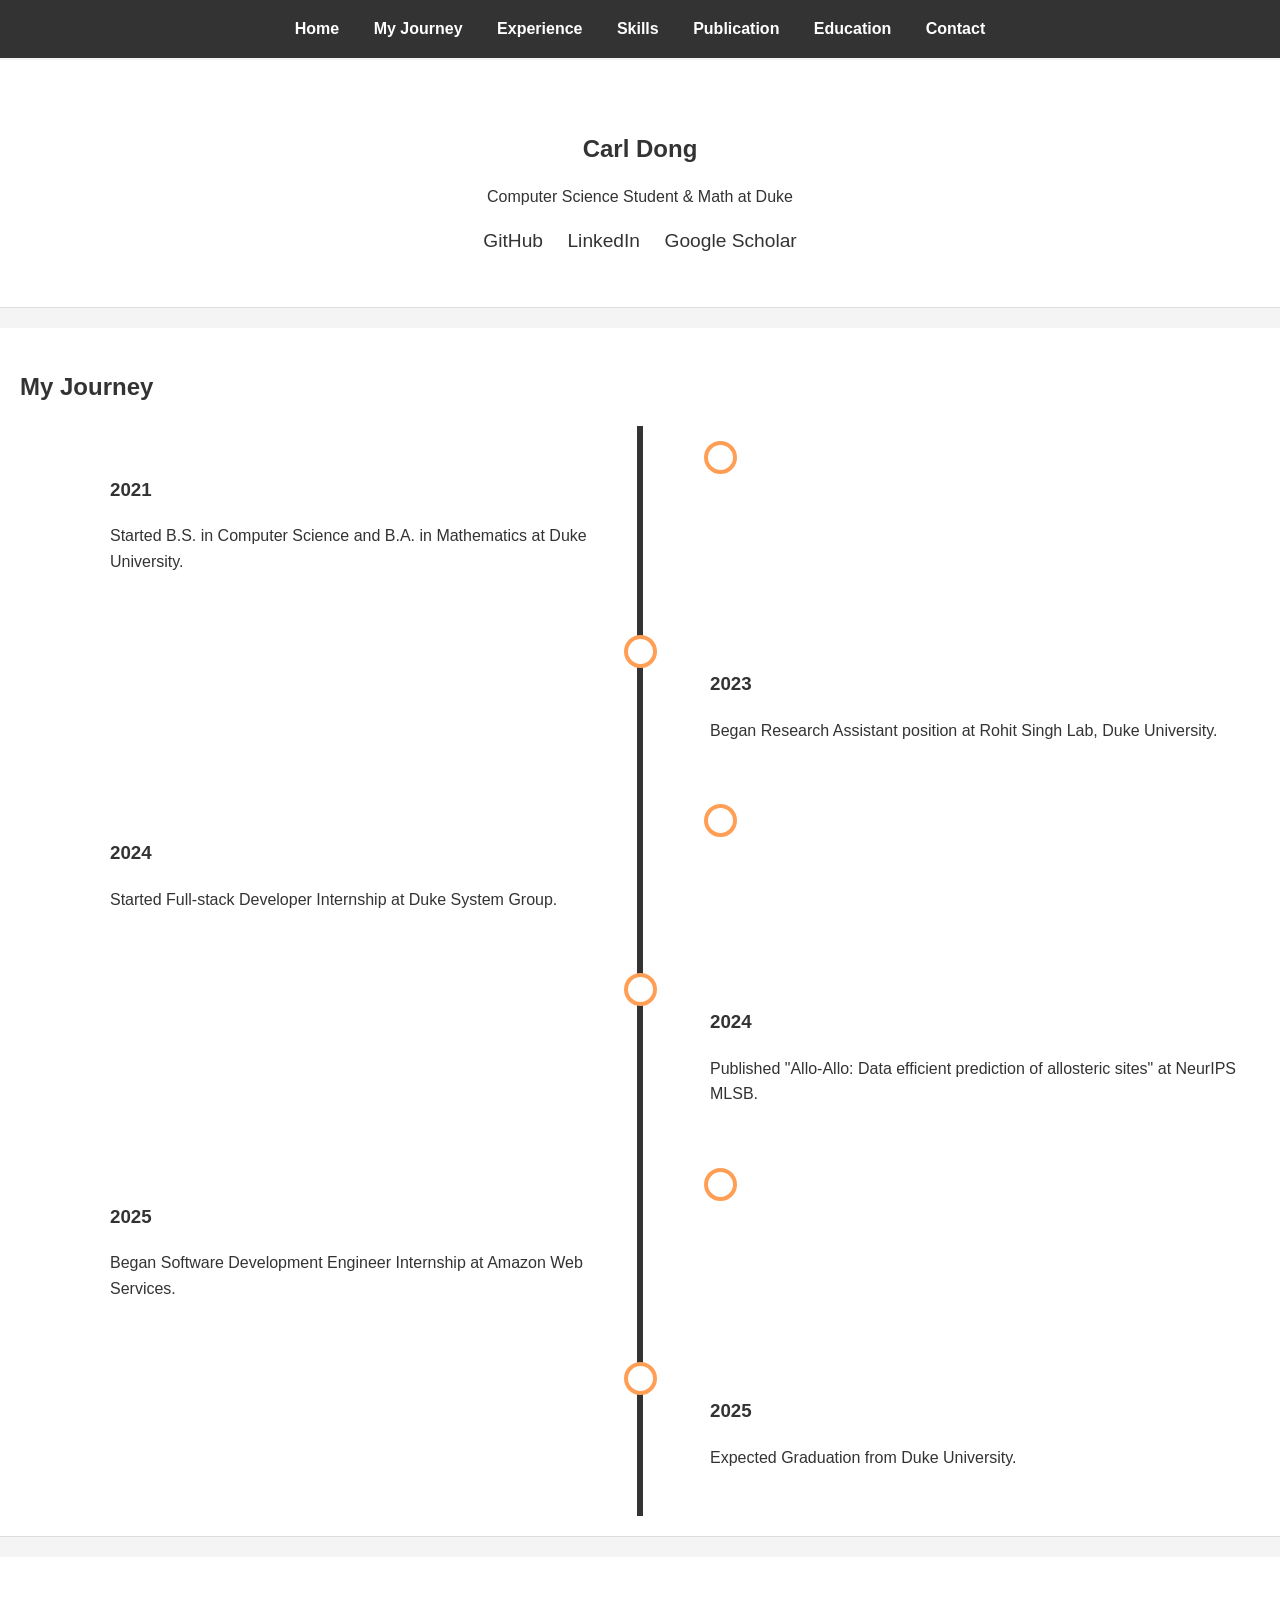
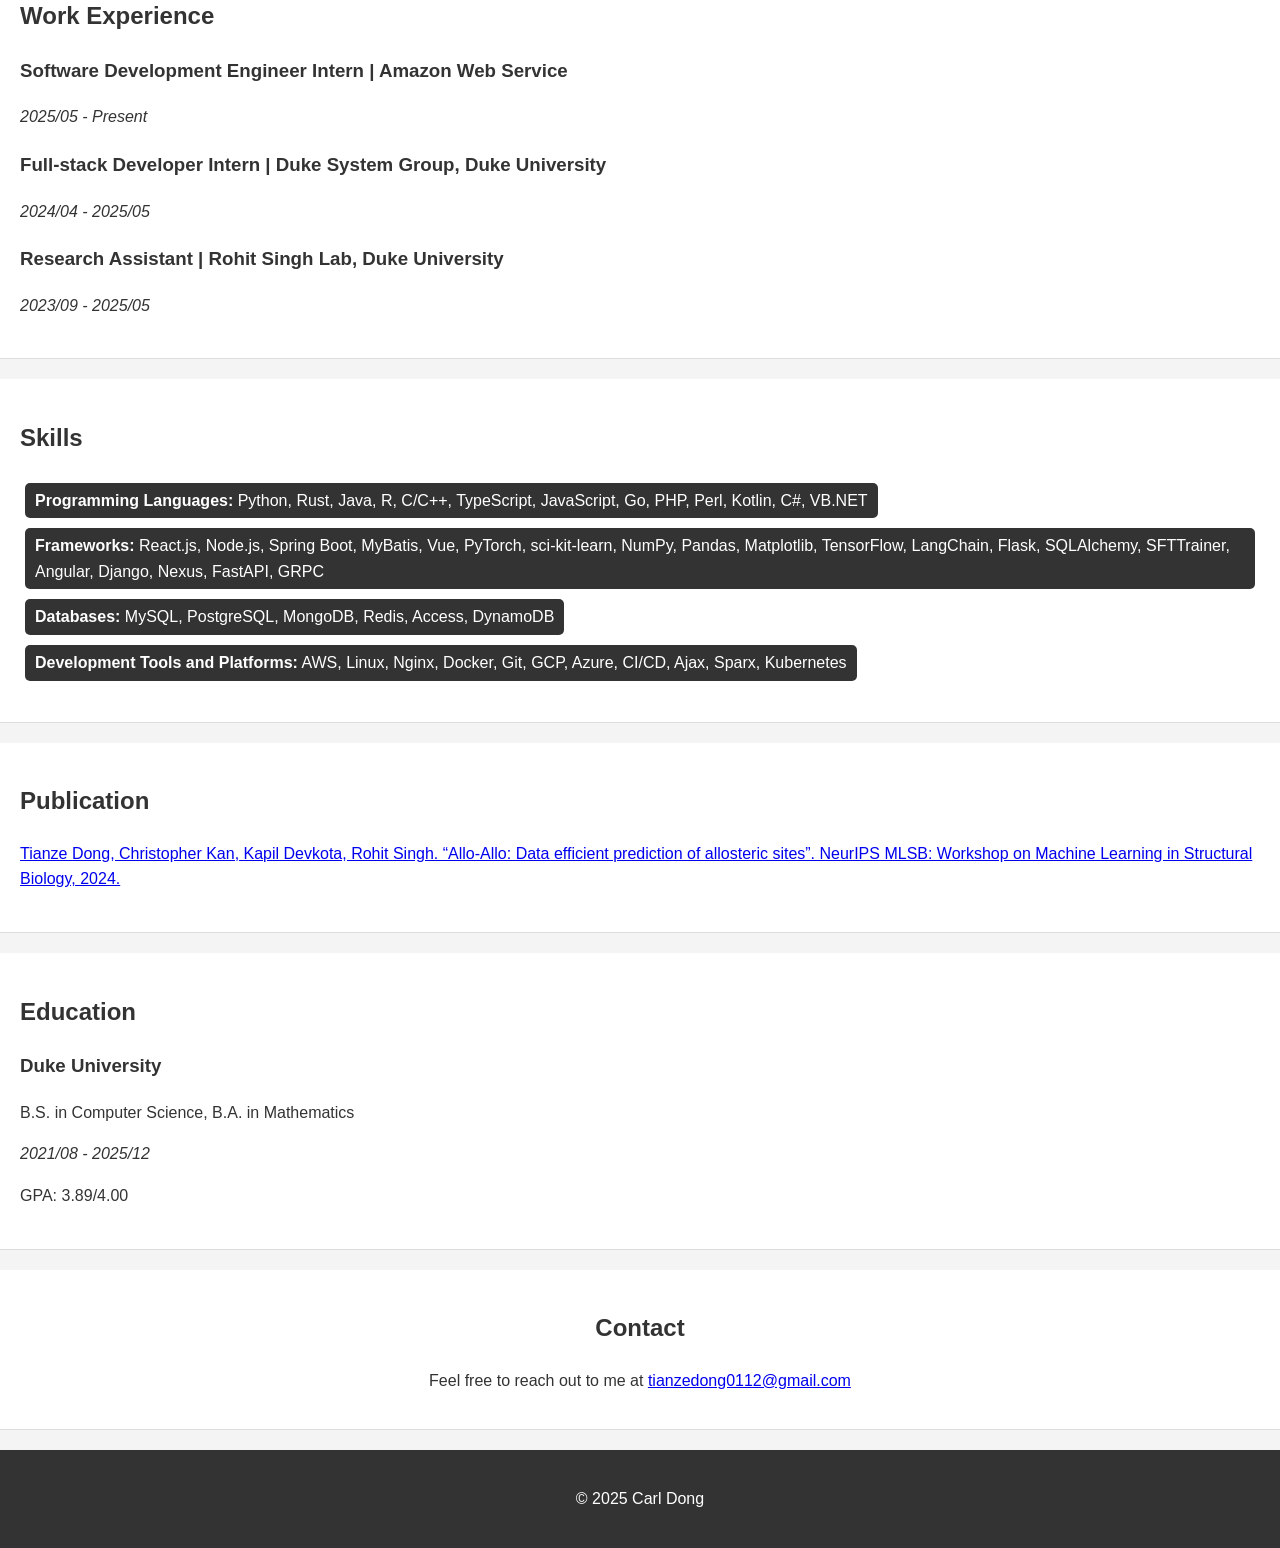
==== commit 637e8942: "feat: Update title and add publication link" ====
--- a/index.html
+++ b/index.html
@@ -24,7 +24,7 @@
     <main>
         <section id="home">
             <h1>Carl Dong</h1>
-            <p>Computer Science Student & Aspiring Software Engineer</p>
+            <p>Computer Science Student & Math at Duke</p>
             <div class="social-links">
                 <a href="https://github.com/tianzedong" target="_blank">GitHub</a>
                 <a href="https://www.linkedin.com/in/tianze-dong/" target="_blank">LinkedIn</a>
@@ -103,7 +103,7 @@
         <section id="publication">
             <h2>Publication</h2>
             <div class="publication">
-                <p>Tianze Dong, Christopher Kan, Kapil Devkota, Rohit Singh. “Allo-Allo: Data efficient prediction of allosteric sites”. NeurIPS MLSB: Workshop on Machine Learning in Structural Biology, 2024.</p>
+                <p><a href="https://www.biorxiv.org/content/10.1101/2024.09.28.615583v1.abstract" target="_blank">Tianze Dong, Christopher Kan, Kapil Devkota, Rohit Singh. “Allo-Allo: Data efficient prediction of allosteric sites”. NeurIPS MLSB: Workshop on Machine Learning in Structural Biology, 2024.</a></p>
             </div>
         </section>
 
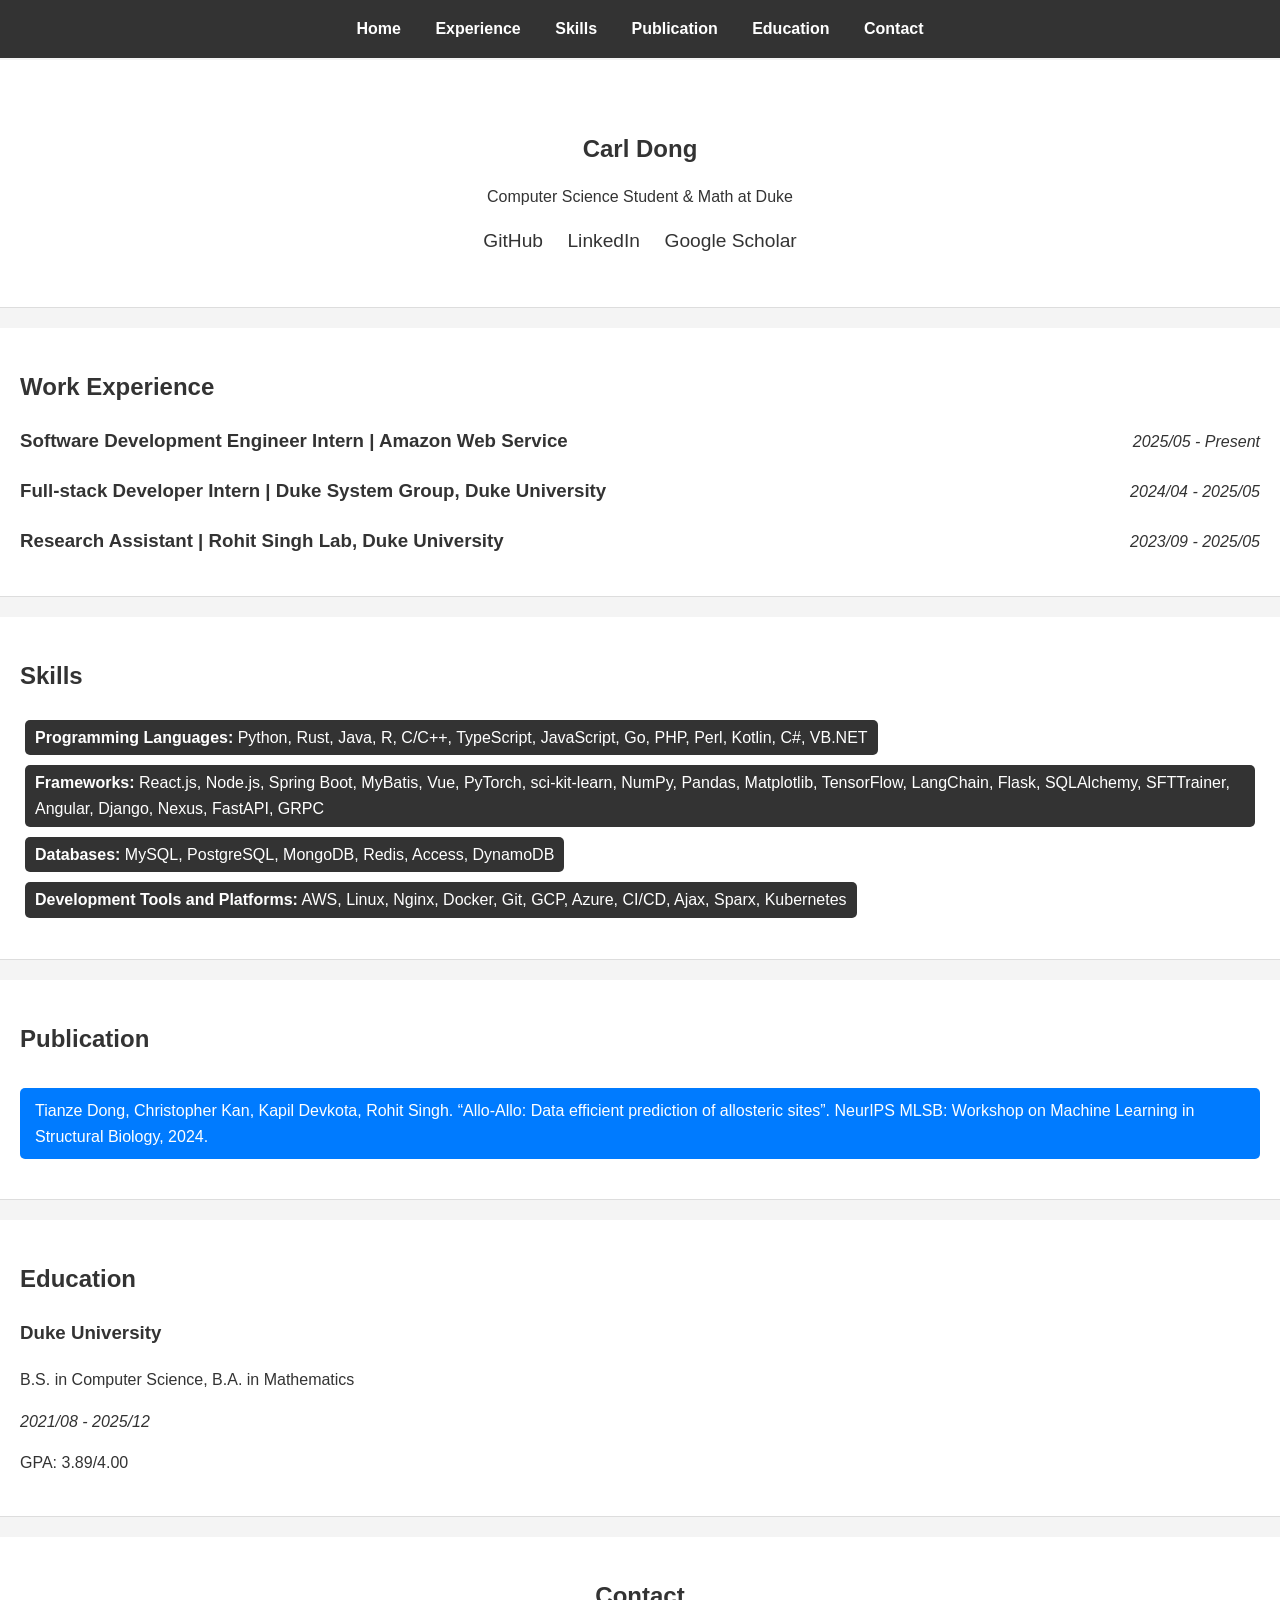
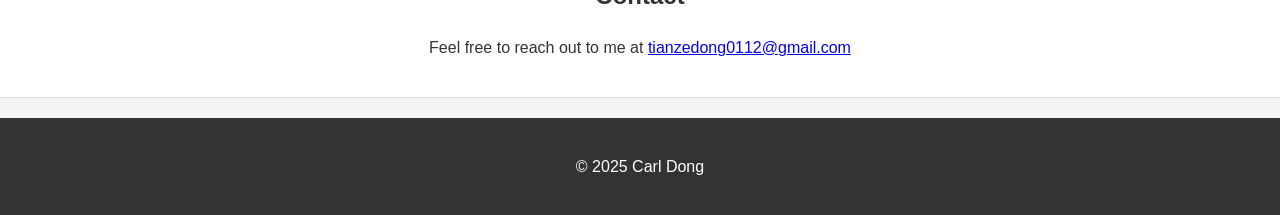
==== commit 280dfe8b: "feat: Remove My Journey section" ====
--- a/index.html
+++ b/index.html
@@ -11,7 +11,6 @@
         <nav>
             <ul>
                 <li><a href="#home">Home</a></li>
-                <li><a href="#timeline">My Journey</a></li>
                 <li><a href="#experience">Experience</a></li>
                 <li><a href="#skills">Skills</a></li>
                 <li><a href="#publication">Publication</a></li>
@@ -32,47 +31,7 @@
             </div>
         </section>
 
-        <section id="timeline">
-            <h2>My Journey</h2>
-            <div class="timeline">
-                <div class="timeline-container left">
-                    <div class="timeline-content">
-                        <h3>2021</h3>
-                        <p>Started B.S. in Computer Science and B.A. in Mathematics at Duke University.</p>
-                    </div>
-                </div>
-                <div class="timeline-container right">
-                    <div class="timeline-content">
-                        <h3>2023</h3>
-                        <p>Began Research Assistant position at Rohit Singh Lab, Duke University.</p>
-                    </div>
-                </div>
-                <div class="timeline-container left">
-                    <div class="timeline-content">
-                        <h3>2024</h3>
-                        <p>Started Full-stack Developer Internship at Duke System Group.</p>
-                    </div>
-                </div>
-                 <div class="timeline-container right">
-                    <div class="timeline-content">
-                        <h3>2024</h3>
-                        <p>Published "Allo-Allo: Data efficient prediction of allosteric sites" at NeurIPS MLSB.</p>
-                    </div>
-                </div>
-                <div class="timeline-container left">
-                    <div class="timeline-content">
-                        <h3>2025</h3>
-                        <p>Began Software Development Engineer Internship at Amazon Web Services.</p>
-                    </div>
-                </div>
-                 <div class="timeline-container right">
-                    <div class="timeline-content">
-                        <h3>2025</h3>
-                        <p>Expected Graduation from Duke University.</p>
-                    </div>
-                </div>
-            </div>
-        </section>
+        
 
         <section id="experience">
             <h2>Work Experience</h2>
--- a/css/styles.css
+++ b/css/styles.css
@@ -86,62 +86,38 @@
     margin-bottom: 20px;
 }
 
-/* Timeline Section */
-.timeline {
-    position: relative;
-    max-width: 1200px;
-    margin: 0 auto;
+.job {
+    display: flex;
+    justify-content: space-between;
+    align-items: baseline;
 }
 
-.timeline::after {
-    content: '';
-    position: absolute;
-    width: 6px;
-    background-color: #333;
-    top: 0;
-    bottom: 0;
-    left: 50%;
-    margin-left: -3px;
+.job h3 {
+    margin: 0;
 }
 
-.timeline-container {
-    padding: 10px 40px;
-    position: relative;
-    background-color: inherit;
-    width: 50%;
+.job p {
+    margin: 0;
+    white-space: nowrap;
 }
 
-.timeline-container.left {
-    left: 0;
+/* Publication Section */
+.publication p a {
+    display: inline-block;
+    background-color: #007bff; /* Blue background */
+    color: white; /* White text */
+    padding: 10px 15px;
+    border-radius: 5px;
+    text-decoration: none; /* Remove underline */
+    margin-top: 10px; /* Space from the top */
+    transition: background-color 0.3s ease;
 }
 
-.timeline-container.right {
-    left: 50%;
+.publication p a:hover {
+    background-color: #0056b3; /* Darker blue on hover */
 }
 
-.timeline-container::after {
-    content: '';
-    position: absolute;
-    width: 25px;
-    height: 25px;
-    right: -17px;
-    background-color: white;
-    border: 4px solid #FF9F55;
-    top: 15px;
-    border-radius: 50%;
-    z-index: 1;
-}
 
-.timeline-container.right::after {
-    left: -16px;
-}
-
-.timeline-content {
-    padding: 20px 30px;
-    background-color: white;
-    position: relative;
-    border-radius: 6px;
-}
 
 /* Contact Section */
 #contact {
